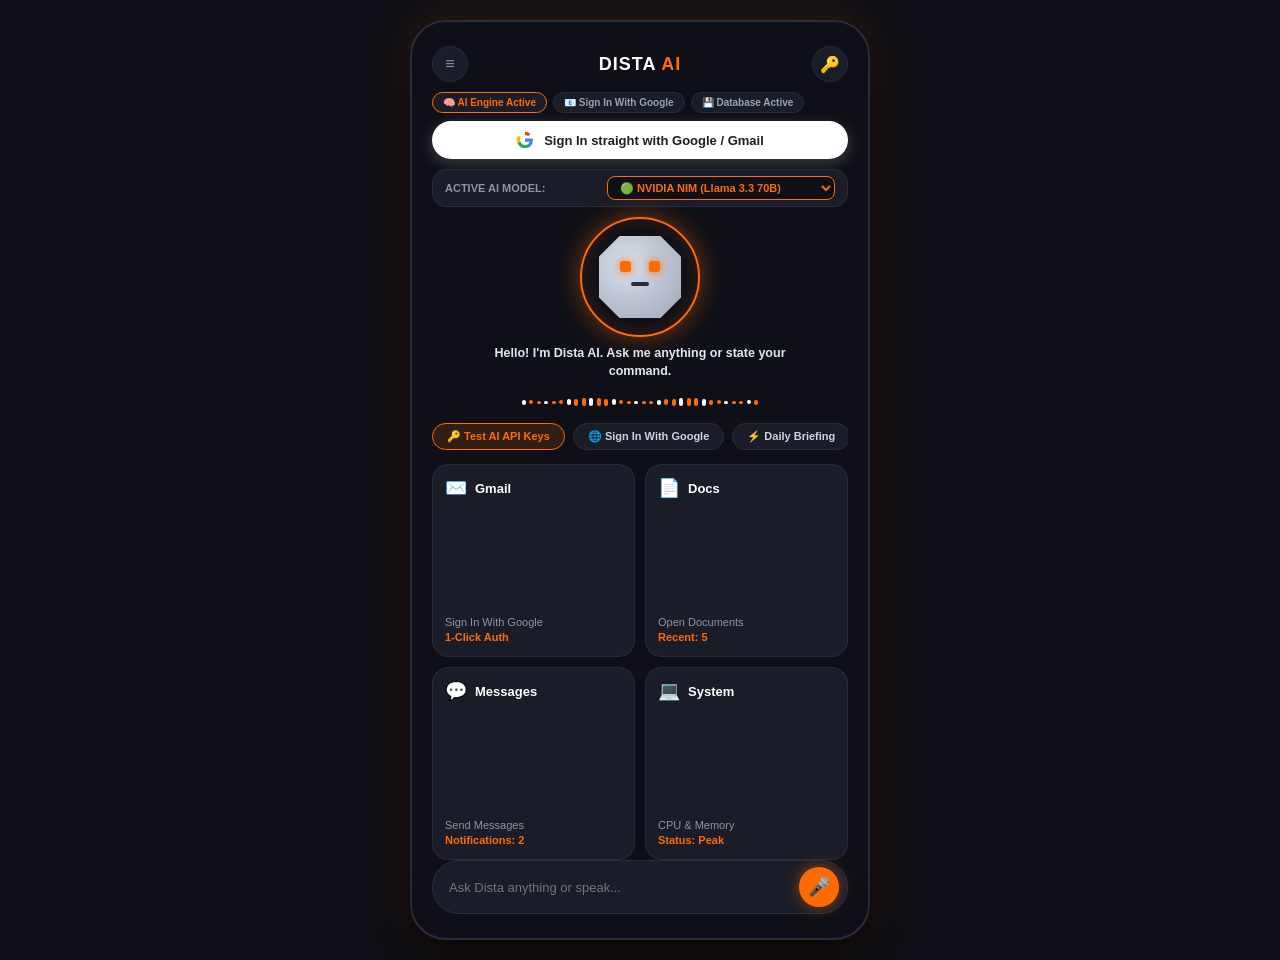
==== public/index.html @ 759b9f7d "fix: route API key live test through /api/test_key serverless endpoint to eliminate CORS Failed to f" ====
<!DOCTYPE html>
<html lang="en">
<head>
  <meta charset="UTF-8" />
  <meta name="viewport" content="width=device-width, initial-scale=1.0" />
  <title>DISTA AI — Enterprise Personal Assistant</title>
  <!-- Official Google Identity Services SDK -->
  <script src="https://accounts.google.com/gsi/client" async defer></script>
  <style>
    * { box-sizing: border-box; margin: 0; padding: 0; font-family: -apple-system, BlinkMacSystemFont, 'SF Pro Display', 'Segoe UI', Roboto, sans-serif; }
    body { background-color: #0F1017; color: #E2E8F0; display: flex; justify-content: center; align-items: center; min-height: 100vh; padding: 20px; }
    
    /* Phone Shell Container */
    .app-card {
      width: 100%;
      max-width: 460px;
      height: 920px;
      background-color: #0F1017;
      border: 2px solid #282B3D;
      border-radius: 36px;
      box-shadow: 0 20px 60px rgba(0,0,0,0.85), 0 0 45px rgba(255,107,0,0.2);
      display: flex;
      flex-direction: column;
      padding: 24px 20px;
      position: relative;
      overflow: hidden;
    }

    /* Top Header Bar */
    .header { display: flex; justify-content: space-between; align-items: center; margin-bottom: 10px; }
    .brand { font-size: 18px; font-weight: 800; letter-spacing: 1px; color: #FFF; }
    .brand span { color: #FF6B00; }
    .header-btn { width: 36px; height: 36px; border-radius: 18px; background: #1A1C28; border: 1px solid #282B3D; color: #8C94A8; display: flex; align-items: center; justify-content: center; font-size: 16px; cursor: pointer; transition: all 0.2s; }
    .header-btn:hover { border-color: #FF6B00; color: #FFF; }

    /* Badges */
    .badge-bar { display: flex; gap: 6px; margin-bottom: 8px; flex-wrap: wrap; }
    .badge { font-size: 10px; font-weight: 700; padding: 4px 10px; border-radius: 12px; background: #1A1C28; border: 1px solid #282B3D; color: #94A3B8; cursor: pointer; }
    .badge.active { border-color: #FF6B00; color: #FF6B00; }

    /* AI Engine Selector Bar */
    .provider-bar {
      background: #1A1C28;
      border: 1px solid #282B3D;
      border-radius: 14px;
      padding: 6px 12px;
      margin-bottom: 10px;
      display: flex;
      justify-content: space-between;
      align-items: center;
    }
    .provider-label { font-size: 11px; font-weight: 700; color: #8C94A8; }
    .provider-select {
      background: #0F1017; border: 1px solid #FF6B00; color: #FF6B00;
      border-radius: 8px; padding: 4px 8px; font-size: 11px; font-weight: 700; outline: none; cursor: pointer;
    }

    /* 1-Click Google Sign-In Banner on Homescreen */
    .google-signin-banner {
      background: #FFFFFF;
      color: #1F1F1F;
      border-radius: 20px;
      padding: 10px 16px;
      margin-bottom: 10px;
      display: flex;
      align-items: center;
      justify-content: center;
      gap: 10px;
      font-size: 13px;
      font-weight: 700;
      cursor: pointer;
      box-shadow: 0 4px 15px rgba(255,255,255,0.2);
      transition: all 0.2s ease;
    }
    .google-signin-banner:hover { transform: translateY(-2px); box-shadow: 0 6px 20px rgba(255,255,255,0.3); }

    /* Center Avatar Box */
    .avatar-box { display: flex; flex-direction: column; align-items: center; text-align: center; gap: 8px; margin-bottom: 8px; }
    .avatar-ring {
      width: 120px; height: 120px; border-radius: 50%;
      border: 2.5px solid #FF6B00;
      box-shadow: 0 0 25px rgba(255,107,0,0.45), inset 0 0 20px rgba(255,107,0,0.15);
      display: flex; align-items: center; justify-content: center;
      position: relative; transition: all 0.3s;
    }
    .avatar-ring.listening { border-color: #00E5FF; box-shadow: 0 0 30px rgba(0,229,255,0.6); }
    .avatar-ring.speaking { border-color: #FF8800; box-shadow: 0 0 35px rgba(255,136,0,0.7); }

    .pixel-avatar {
      width: 82px; height: 82px;
      background: radial-gradient(circle at 35% 35%, #D7DEEB, #A0A8B8);
      clip-path: polygon(25% 0%, 75% 0%, 100% 25%, 100% 75%, 75% 100%, 25% 100%, 0% 75%, 0% 25%);
      position: relative;
      display: flex; flex-direction: column; align-items: center; justify-content: center;
    }
    .pixel-eyes { display: flex; gap: 18px; margin-top: -8px; }
    .pixel-eye { width: 11px; height: 11px; background: #FF6B00; border-radius: 3px; box-shadow: 0 0 8px #FF6B00; }
    .pixel-eye.listening { background: #00E5FF; box-shadow: 0 0 10px #00E5FF; }
    .pixel-mouth { width: 18px; height: 4px; background: #282C3A; margin-top: 10px; border-radius: 2px; }
    .pixel-mouth.speaking { background: #FF6B00; height: 8px; animation: mouthTalk 0.2s infinite alternate; }

    @keyframes mouthTalk { from { height: 3px; } to { height: 9px; } }

    .greeting { font-size: 12.5px; font-weight: 600; color: #E2E8F0; max-width: 340px; line-height: 1.4; min-height: 36px; }

    /* Audio Waveform */
    .waveform { display: flex; align-items: center; justify-content: center; gap: 3.5px; height: 26px; }
    .wave-bar { width: 4px; height: 8px; background: #FF6B00; border-radius: 2px; transition: height 0.15s ease; }
    .wave-bar.white { background: #FFFFFF; }

    /* Action Shortcut Bar */
    .quick-actions { display: flex; gap: 8px; overflow-x: auto; padding-bottom: 6px; margin-bottom: 8px; scrollbar-width: none; }
    .quick-actions::-webkit-scrollbar { display: none; }
    .action-chip {
      background: #1A1C28; border: 1px solid #282B3D; border-radius: 20px;
      padding: 6px 14px; font-size: 11px; font-weight: 600; color: #CBD5E1;
      white-space: nowrap; cursor: pointer; transition: all 0.2s;
    }
    .action-chip:hover { border-color: #FF6B00; color: #FFF; background: #222536; }
    .action-chip.key-chip { background: rgba(255,107,0,0.15); border-color: #FF6B00; color: #FF6B00; font-weight: 800; }

    /* Tool Grid (2x2) */
    .tool-grid { display: grid; grid-template-columns: 1fr 1fr; gap: 10px; flex: 1; }
    .tool-card {
      background: #1A1C28; border: 1px solid #282B3D; border-radius: 16px; padding: 12px;
      cursor: pointer; transition: all 0.2s ease; display: flex; flex-direction: column; justify-content: space-between;
    }
    .tool-card:hover { border-color: #FF6B00; background: #222536; transform: translateY(-2px); }
    .card-hdr { display: flex; align-items: center; gap: 8px; }
    .card-icon { font-size: 18px; }
    .card-title { font-size: 13px; font-weight: 700; color: #FFF; }
    .card-sub { font-size: 11px; color: #8C94A8; line-height: 1.3; margin-top: 4px; }

    /* Chat Stream View */
    .chat-stream { flex: 1; overflow-y: auto; display: flex; flex-direction: column; gap: 10px; padding-right: 4px; }
    .msg-bubble { padding: 12px 15px; border-radius: 14px; font-size: 13px; max-width: 92%; line-height: 1.5; animation: fadeIn 0.2s ease; white-space: pre-wrap; word-break: break-word; }
    .msg-bubble a { color: #00E5FF; text-decoration: underline; }
    @keyframes fadeIn { from { opacity: 0; transform: translateY(4px); } to { opacity: 1; transform: translateY(0); } }
    .msg-user { background: #FF6B00; color: #FFF; align-self: flex-end; }
    .msg-dista { background: #1A1C28; border: 1px solid #282B3D; color: #E2E8F0; align-self: flex-start; }

    /* Modal Windows */
    .modal {
      position: absolute; inset: 0; background: rgba(15,16,23,0.96); backdrop-filter: blur(10px);
      display: flex; flex-direction: column; justify-content: center; padding: 24px; z-index: 100;
    }
    .modal-card { background: #1A1C28; border: 1px solid #FF6B00; border-radius: 20px; padding: 20px; max-height: 92%; overflow-y: auto; }
    .modal-title { font-size: 16px; font-weight: 700; color: #FF6B00; margin-bottom: 8px; }
    .modal-desc { font-size: 11px; color: #8C94A8; margin-bottom: 12px; line-height: 1.4; }
    .modal-label { font-size: 11px; font-weight: 700; color: #8C94A8; margin-bottom: 4px; display: block; }
    .modal-input { width: 100%; background: #0F1017; border: 1px solid #282B3D; border-radius: 8px; padding: 9px; color: #FFF; margin-bottom: 6px; font-size: 12.5px; }
    .modal-btn { width: 100%; padding: 10px; background: #FF6B00; border: none; border-radius: 8px; color: #FFF; font-weight: 700; cursor: pointer; margin-bottom: 6px; }
    .link-btn { color: #00E5FF; text-decoration: underline; font-size: 11.5px; margin-bottom: 6px; display: inline-block; cursor: pointer; font-weight: 600; }
    
    .key-input-group { display: flex; gap: 6px; margin-bottom: 4px; }
    .key-input-group input { flex: 1; margin-bottom: 0; }
    .test-btn { background: #00E5FF; color: #0F1017; border: none; border-radius: 8px; padding: 0 12px; font-size: 10px; font-weight: 800; cursor: pointer; }
    .test-btn:hover { background: #33EEFF; }
    .test-result { font-size: 10px; font-weight: 600; margin-bottom: 10px; line-height: 1.3; }
    .test-result.success { color: #00FF66; }
    .test-result.error { color: #FF4444; }

    /* Bottom Input Pill Bar */
    .input-bar {
      background: #1A1C28; border: 1px solid #2A2D40; border-radius: 28px;
      padding: 6px 8px 6px 16px; display: flex; align-items: center; gap: 10px; margin-top: auto;
    }
    .input-bar input {
      flex: 1; background: transparent; border: none; outline: none; color: #FFF; font-size: 13px;
    }
    .mic-btn {
      width: 40px; height: 40px; border-radius: 20px; background: #FF6B00; border: none;
      color: #FFF; font-size: 18px; cursor: pointer; display: flex; align-items: center; justify-content: center;
      box-shadow: 0 0 15px rgba(255,107,0,0.5); transition: all 0.2s;
    }
    .mic-btn.active { background: #00E5FF; box-shadow: 0 0 20px rgba(0,229,255,0.7); color: #0F1017; }
    .mic-btn:hover { transform: scale(1.05); }
  </style>
</head>
<body>
  <div class="app-card">
    <!-- Header -->
    <div class="header">
      <div class="header-btn" onclick="toggleView()" title="Toggle Grid / Chat">≡</div>
      <div class="brand">DISTA <span>AI</span></div>
      <div class="header-btn" onclick="openApiKeyModal()" title="API Key Settings">🔑</div>
    </div>

    <!-- Status Badges -->
    <div class="badge-bar">
      <div class="badge active" id="badgeAi" onclick="openApiKeyModal()">🧠 AI Engine Active</div>
      <div class="badge" id="badgeGmail" onclick="loginWithGoogle()">📧 Sign In With Google</div>
      <div class="badge" id="badgeDb" onclick="openSettingsModal()">💾 Database Active</div>
    </div>

    <!-- 1-CLICK GOOGLE SIGN IN BANNER -->
    <div class="google-signin-banner" id="googleBanner" onclick="loginWithGoogle()">
      <svg width="18" height="18" viewBox="0 0 24 24">
        <path fill="#4285F4" d="M22.56 12.25c0-.78-.07-1.53-.2-2.25H12v4.26h5.92c-.26 1.37-1.04 2.53-2.21 3.31v2.77h3.57c2.08-1.92 3.28-4.74 3.28-8.09z"/>
        <path fill="#34A853" d="M12 23c2.97 0 5.46-.98 7.28-2.66l-3.57-2.77c-.98.66-2.23 1.06-3.71 1.06-2.86 0-5.29-1.93-6.16-4.53H2.18v2.84C3.99 20.53 7.7 23 12 23z"/>
        <path fill="#FBBC05" d="M5.84 14.09c-.22-.66-.35-1.36-.35-2.09s.13-1.43.35-2.09V7.06H2.18C1.43 8.55 1 10.22 1 12s.43 3.45 1.18 4.94l2.85-2.22.81-.63z"/>
        <path fill="#EA4335" d="M12 5.38c1.62 0 3.06.56 4.21 1.64l3.15-3.15C17.45 2.09 14.97 1 12 1 7.7 1 3.47 2.18 7.06l3.66 2.84c.87-2.6 3.3-4.52 6.16-4.52z"/>
      </svg>
      <span>Sign In straight with Google / Gmail</span>
    </div>

    <!-- Provider Selection Bar -->
    <div class="provider-bar">
      <span class="provider-label">ACTIVE AI MODEL:</span>
      <select class="provider-select" id="providerSelect" onchange="onProviderChange()">
        <option value="nvidia">🟢 NVIDIA NIM (Llama 3.3 70B)</option>
        <option value="auto">🌐 Auto Cascade (NVIDIA/Kimi/G4F)</option>
        <option value="kimi">🔴 Kimi AI / Moonshot AI</option>
        <option value="deepseek">🔵 DeepSeek-V3 / R1</option>
        <option value="groq">⚡ Groq Ultra-Fast AI</option>
        <option value="openai">🟢 OpenAI GPT-4o</option>
        <option value="gemini">🟢 Google Gemini 2.0</option>
        <option value="claude">🟣 Anthropic Claude 3.5</option>
        <option value="openrouter">⚡ OpenRouter Auto</option>
      </select>
    </div>

    <!-- Centerpiece Avatar -->
    <div class="avatar-box">
      <div class="avatar-ring" id="avatarRing">
        <div class="pixel-avatar">
          <div class="pixel-eyes">
            <div class="pixel-eye" id="eyeL"></div>
            <div class="pixel-eye" id="eyeR"></div>
          </div>
          <div class="pixel-mouth" id="pixelMouth"></div>
        </div>
      </div>
      <div class="greeting" id="greetingText">Hello! I'm Dista AI. Ask me anything or state your command.</div>
      
      <!-- Waveform -->
      <div class="waveform" id="waveform"></div>
    </div>

    <!-- Quick Action Chips -->
    <div class="quick-actions">
      <div class="action-chip key-chip" onclick="openApiKeyModal()">🔑 Test AI API Keys</div>
      <div class="action-chip" onclick="loginWithGoogle()">🌐 Sign In With Google</div>
      <div class="action-chip" onclick="sendCmd('daily briefing')">⚡ Daily Briefing</div>
      <div class="action-chip" onclick="sendCmd('check inbox')">📥 Read Live Emails</div>
      <div class="action-chip" onclick="sendCmd('explain quantum computing')">💡 Ask AI Anything</div>
      <div class="action-chip" onclick="sendCmd('create doc')">📄 Create Note</div>
      <div class="action-chip" onclick="sendCmd('system')">💻 System Diagnostic</div>
    </div>

    <!-- Main View (Tool Grid / Chat) -->
    <div class="tool-grid" id="toolGrid">
      <div class="tool-card" onclick="loginWithGoogle()">
        <div class="card-hdr"><span class="card-icon">✉️</span><span class="card-title">Gmail</span></div>
        <div class="card-sub">Sign In With Google<br/><b style="color:#FF6B00">1-Click Auth</b></div>
      </div>
      <div class="tool-card" onclick="sendCmd('read docs')">
        <div class="card-hdr"><span class="card-icon">📄</span><span class="card-title">Docs</span></div>
        <div class="card-sub">Open Documents<br/><b style="color:#FF6B00">Recent: 5</b></div>
      </div>
      <div class="tool-card" onclick="sendCmd('check messages')">
        <div class="card-hdr"><span class="card-icon">💬</span><span class="card-title">Messages</span></div>
        <div class="card-sub">Send Messages<br/><b style="color:#FF6B00">Notifications: 2</b></div>
      </div>
      <div class="tool-card" onclick="sendCmd('system')">
        <div class="card-hdr"><span class="card-icon">💻</span><span class="card-title">System</span></div>
        <div class="card-sub">CPU & Memory<br/><b style="color:#FF6B00">Status: Peak</b></div>
      </div>
    </div>

    <div class="chat-stream" id="chatStream" style="display:none;"></div>

    <!-- Google Sign-In & App Password Modal -->
    <div class="modal" id="gmailModal" style="display:none;">
      <div class="modal-card">
        <div class="modal-title">📧 Google / Gmail Sign In</div>
        <p class="modal-desc">
          Click the button below to sign in straight with your Google Account, or enter your Gmail address & App Password.
        </p>

        <!-- 1-CLICK GOOGLE POPUP BUTTON -->
        <button class="modal-btn" style="background:#FFFFFF;color:#1F1F1F;display:flex;align-items:center;justify-content:center;gap:10px;margin-bottom:14px" onclick="loginWithGoogle()">
          <svg width="18" height="18" viewBox="0 0 24 24">
            <path fill="#4285F4" d="M22.56 12.25c0-.78-.07-1.53-.2-2.25H12v4.26h5.92c-.26 1.37-1.04 2.53-2.21 3.31v2.77h3.57c2.08-1.92 3.28-4.74 3.28-8.09z"/>
            <path fill="#34A853" d="M12 23c2.97 0 5.46-.98 7.28-2.66l-3.57-2.77c-.98.66-2.23 1.06-3.71 1.06-2.86 0-5.29-1.93-6.16-4.53H2.18v2.84C3.99 20.53 7.7 23 12 23z"/>
            <path fill="#FBBC05" d="M5.84 14.09c-.22-.66-.35-1.36-.35-2.09s.13-1.43.35-2.09V7.06H2.18C1.43 8.55 1 10.22 1 12s.43 3.45 1.18 4.94l2.85-2.22.81-.63z"/>
            <path fill="#EA4335" d="M12 5.38c1.62 0 3.06.56 4.21 1.64l3.15-3.15C17.45 2.09 14.97 1 12 1 7.7 1 3.47 2.18 7.06l3.66 2.84c.87-2.6 3.3-4.52 6.16-4.52z"/>
          </svg>
          <span>1-Click Sign In with Google</span>
        </button>

        <a href="https://myaccount.google.com/apppasswords" target="_blank" class="link-btn">🔑 Or generate a 16-character Google App Password</a>

        <label class="modal-label" style="margin-top:8px">YOUR GMAIL ADDRESS</label>
        <input type="text" class="modal-input" id="gmailAddr" placeholder="your.name@gmail.com" />

        <label class="modal-label">GOOGLE 16-CHAR APP PASSWORD</label>
        <input type="password" class="modal-input" id="gmailPass" placeholder="xxxx xxxx xxxx xxxx" />

        <button class="modal-btn" onclick="saveGmailOnly()">Save Credentials</button>
        <button class="modal-btn" style="background:#282B3D" onclick="closeGmailModal()">Cancel</button>
      </div>
    </div>

    <!-- Multi-Provider API Keys Setup & Live Testing Modal -->
    <div class="modal" id="apiKeyModal" style="display:none;">
      <div class="modal-card">
        <div class="modal-title">🔑 Test & Configure AI API Keys</div>
        <p class="modal-desc">
          Click <b>🧪 TEST KEY</b> to run a live diagnostic ping on any AI API Key!
        </p>

        <!-- NVIDIA NIM -->
        <label class="modal-label">NVIDIA NIM API KEY (DEFAULT ACTIVE)</label>
        <div class="key-input-group">
          <input type="password" class="modal-input" id="keyNvidia" value="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" />
          <button class="test-btn" onclick="testKeyLive('nvidia')">🧪 TEST KEY</button>
        </div>
        <div class="test-result" id="resNvidia"></div>

        <!-- KIMI AI -->
        <label class="modal-label">KIMI AI / MOONSHOT KEY</label>
        <div class="key-input-group">
          <input type="password" class="modal-input" id="keyKimi" placeholder="sk-..." />
          <button class="test-btn" onclick="testKeyLive('kimi')">🧪 TEST KEY</button>
        </div>
        <div class="test-result" id="resKimi"></div>

        <!-- DEEPSEEK -->
        <label class="modal-label">DEEPSEEK API KEY</label>
        <div class="key-input-group">
          <input type="password" class="modal-input" id="keyDeepseek" placeholder="sk-..." />
          <button class="test-btn" onclick="testKeyLive('deepseek')">🧪 TEST KEY</button>
        </div>
        <div class="test-result" id="resDeepseek"></div>

        <!-- GROQ -->
        <label class="modal-label">GROQ ULTRA-FAST API KEY</label>
        <div class="key-input-group">
          <input type="password" class="modal-input" id="keyGroq" placeholder="gsk_..." />
          <button class="test-btn" onclick="testKeyLive('groq')">🧪 TEST KEY</button>
        </div>
        <div class="test-result" id="resGroq"></div>

        <!-- OPENAI -->
        <label class="modal-label">OPENAI API KEY</label>
        <div class="key-input-group">
          <input type="password" class="modal-input" id="keyOpenai" placeholder="sk-proj-..." />
          <button class="test-btn" onclick="testKeyLive('openai')">🧪 TEST KEY</button>
        </div>
        <div class="test-result" id="resOpenai"></div>

        <!-- GEMINI -->
        <label class="modal-label">GOOGLE GEMINI API KEY</label>
        <div class="key-input-group">
          <input type="password" class="modal-input" id="keyGemini" placeholder="AIzaSy..." />
          <button class="test-btn" onclick="testKeyLive('gemini')">🧪 TEST KEY</button>
        </div>
        <div class="test-result" id="resGemini"></div>

        <!-- OPENROUTER -->
        <label class="modal-label">OPENROUTER API KEY</label>
        <div class="key-input-group">
          <input type="password" class="modal-input" id="keyOpenrouter" placeholder="sk-or-v1-..." />
          <button class="test-btn" onclick="testKeyLive('openrouter')">🧪 TEST KEY</button>
        </div>
        <div class="test-result" id="resOpenrouter"></div>

        <button class="modal-btn" onclick="saveAllApiKeys()">Save All API Keys</button>
        <button class="modal-btn" style="background:#282B3D" onclick="closeApiKeyModal()">Cancel</button>
      </div>
    </div>

    <!-- Full Settings & MongoDB Modal -->
    <div class="modal" id="settingsModal" style="display:none;">
      <div class="modal-card">
        <div class="modal-title">⚙️ Cloud Database Settings</div>
        
        <label class="modal-label">MONGODB ATLAS CONNECTION URI</label>
        <input type="password" class="modal-input" id="mongoUri" placeholder="mongodb+srv://user:password@cluster.mongodb.net/dista_db" />
        <a href="https://www.mongodb.com/cloud/atlas/register" target="_blank" class="link-btn">🔗 Get Free MongoDB Atlas Cloud Database Link</a>

        <button class="modal-btn" onclick="saveSettings()">Save & Connect Cloud</button>
        <button class="modal-btn" style="background:#282B3D" onclick="closeSettingsModal()">Close</button>
      </div>
    </div>

    <!-- Bottom Input Pill Bar -->
    <div class="input-bar">
      <input type="text" id="userInput" placeholder="Ask Dista anything or speak..." onkeydown="if(event.key==='Enter') sendInput()" />
      <button class="mic-btn" id="micBtn" onclick="toggleVoice()" title="Toggle Voice Recognition">🎤</button>
    </div>
  </div>

  <script>
    let isListening = false;
    let isSpeaking = false;
    const GOOGLE_CLIENT_ID = "327420491230-g63opo9hup5sofegimdchaoibldjaack.apps.googleusercontent.com";

    // Load saved API keys on startup
    window.addEventListener('DOMContentLoaded', () => {
      ['nvidia', 'kimi', 'deepseek', 'groq', 'openai', 'gemini', 'openrouter'].forEach(provider => {
        const saved = localStorage.getItem('dista_' + provider + '_key');
        if (saved) {
          const el = document.getElementById('key' + provider.charAt(0).toUpperCase() + provider.slice(1));
          if (el) el.value = saved;
          fetch('/api/provider_config', {
            method: 'POST',
            headers: { 'Content-Type': 'application/json' },
            body: JSON.stringify({ provider: provider, key: saved })
          }).catch(e => console.log(e));
        }
      });

      const savedUser = localStorage.getItem('dista_google_user');
      if (savedUser) {
        document.getElementById('badgeGmail').className = 'badge active';
        document.getElementById('badgeGmail').innerText = '📧 Gmail: Signed In (' + savedUser + ')';
        document.getElementById('googleBanner').style.display = 'none';
      }

      const activeProv = localStorage.getItem('dista_active_provider') || 'nvidia';
      document.getElementById('providerSelect').value = activeProv;
    });

    async function testKeyLive(provider) {
      const inputId = 'key' + provider.charAt(0).toUpperCase() + provider.slice(1);
      const resId = 'res' + provider.charAt(0).toUpperCase() + provider.slice(1);
      const keyVal = document.getElementById(inputId).value.trim();
      const resEl = document.getElementById(resId);

      resEl.className = 'test-result';
      resEl.innerText = "⏳ Running live API diagnostic ping...";

      try {
        const resp = await fetch('/api/test_key', {
          method: 'POST',
          headers: { 'Content-Type': 'application/json' },
          body: JSON.stringify({ provider: provider, key: keyVal })
        });
        
        if (!resp.ok) {
          throw new Error('HTTP ' + resp.status + ' ' + resp.statusText);
        }

        const data = await resp.json();
        if (data.success) {
          resEl.className = 'test-result success';
          resEl.innerText = `✅ LIVE & ACTIVE! (${data.latency_ms}ms) Response: "${data.reply}"`;
        } else {
          resEl.className = 'test-result error';
          resEl.innerText = `❌ Key Error: ${data.error}`;
        }
      } catch (e) {
        resEl.className = 'test-result error';
        resEl.innerText = `❌ API Diagnostic Error: ${e.message}`;
      }
    }

    // 1-Click Google OAuth Sign In
    function loginWithGoogle() {
      if (typeof google === 'undefined' || !google.accounts) {
        window.open('https://accounts.google.com/', '_blank');
        return;
      }

      google.accounts.id.initialize({
        client_id: GOOGLE_CLIENT_ID,
        callback: handleGoogleCredentialResponse
      });
      google.accounts.id.prompt();
    }

    function handleGoogleCredentialResponse(response) {
      if (response && response.credential) {
        try {
          const base64Url = response.credential.split('.')[1];
          const base64 = base64Url.replace(/-/g, '+').replace(/_/g, '/');
          const jsonPayload = decodeURIComponent(atob(base64).split('').map(c => '%' + ('00' + c.charCodeAt(0).toString(16)).slice(-2)).join(''));
          const payload = JSON.parse(jsonPayload);
          
          const email = payload.email || "Google User";
          localStorage.setItem('dista_google_user', email);
          
          document.getElementById('badgeGmail').className = 'badge active';
          document.getElementById('badgeGmail').innerText = '📧 Gmail: Signed In (' + email + ')';
          document.getElementById('googleBanner').style.display = 'none';
          closeGmailModal();

          alert("Successfully Signed In with Google Account: " + email);
          sendCmd('check inbox');
        } catch (e) {
          window.open('https://accounts.google.com/', '_blank');
        }
      }
    }

    function onProviderChange() {
      const prov = document.getElementById('providerSelect').value;
      localStorage.setItem('dista_active_provider', prov);
      const savedKey = localStorage.getItem('dista_' + prov + '_key') || '';
      
      fetch('/api/provider_config', {
        method: 'POST',
        headers: { 'Content-Type': 'application/json' },
        body: JSON.stringify({ provider: prov, key: savedKey })
      }).then(r => r.json()).then(d => {
        document.getElementById('badgeAi').innerText = '🧠 ' + prov.toUpperCase() + ' Active';
      }).catch(e => console.log(e));
    }

    // Build 32 Waveform Bars
    const waveContainer = document.getElementById('waveform');
    for (let i = 0; i < 32; i++) {
      const bar = document.createElement('div');
      bar.className = 'wave-bar' + (i % 3 === 0 ? ' white' : '');
      waveContainer.appendChild(bar);
    }

    function animateWaveform() {
      const bars = document.querySelectorAll('.wave-bar');
      bars.forEach((bar, i) => {
        const h = isSpeaking || isListening
          ? Math.floor(Math.random() * 24 + 6)
          : Math.floor(Math.sin(Date.now() * 0.005 + i * 0.5) * 3 + 6);
        bar.style.height = h + 'px';
      });
    }
    setInterval(animateWaveform, 80);

    function updateAvatarState(state) {
      const ring = document.getElementById('avatarRing');
      const mouth = document.getElementById('pixelMouth');
      const eyeL = document.getElementById('eyeL');
      const eyeR = document.getElementById('eyeR');

      ring.className = 'avatar-ring ' + state;
      eyeL.className = 'pixel-eye ' + (state === 'listening' ? 'listening' : '');
      eyeR.className = 'pixel-eye ' + (state === 'listening' ? 'listening' : '');
      mouth.className = 'pixel-mouth ' + (state === 'speaking' ? 'speaking' : '');
    }

    function speakText(text) {
      if ('speechSynthesis' in window) {
        window.speechSynthesis.cancel();
        const cleanText = text.replace(/[*#_`\[\]]/g, '').substring(0, 300);
        const utter = new SpeechSynthesisUtterance(cleanText);
        utter.rate = 1.05;
        utter.pitch = 1.0;
        utter.onstart = () => {
          isSpeaking = true;
          updateAvatarState('speaking');
        };
        utter.onend = () => {
          isSpeaking = false;
          updateAvatarState(isListening ? 'listening' : '');
        };
        window.speechSynthesis.speak(utter);
      }
    }

    function toggleView() {
      const grid = document.getElementById('toolGrid');
      const chat = document.getElementById('chatStream');
      if (grid.style.display === 'none') {
        grid.style.display = 'grid';
        chat.style.display = 'none';
      } else {
        grid.style.display = 'none';
        chat.style.display = 'flex';
      }
    }

    function openApiKeyModal() { document.getElementById('apiKeyModal').style.display = 'flex'; }
    function closeApiKeyModal() { document.getElementById('apiKeyModal').style.display = 'none'; }
    function openGmailModal() { document.getElementById('gmailModal').style.display = 'flex'; }
    function closeGmailModal() { document.getElementById('gmailModal').style.display = 'none'; }
    function openSettingsModal() { document.getElementById('settingsModal').style.display = 'flex'; }
    function closeSettingsModal() { document.getElementById('settingsModal').style.display = 'none'; }

    async function saveGmailOnly() {
      const addr = document.getElementById('gmailAddr').value.trim();
      const pass = document.getElementById('gmailPass').value.trim();

      if (!addr || !pass) {
        loginWithGoogle();
        return;
      }

      try {
        await fetch('/api/gmail_config', {
          method: 'POST',
          headers: { 'Content-Type': 'application/json' },
          body: JSON.stringify({ address: addr, password: pass })
        });
        document.getElementById('badgeGmail').className = 'badge active';
        document.getElementById('badgeGmail').innerText = '📧 Gmail: Connected (' + addr + ')';
        closeGmailModal();
        alert("Gmail Account Connected! Click 'Read Live Emails' to fetch your inbox.");
        sendCmd('check inbox');
      } catch(e) {
        closeGmailModal();
      }
    }

    async function saveAllApiKeys() {
      const providers = ['nvidia', 'kimi', 'deepseek', 'groq', 'openai', 'gemini', 'openrouter'];
      for (const prov of providers) {
        const val = document.getElementById('key' + prov.charAt(0).toUpperCase() + prov.slice(1)).value.trim();
        if (val) {
          localStorage.setItem('dista_' + prov + '_key', val);
          await fetch('/api/provider_config', {
            method: 'POST',
            headers: { 'Content-Type': 'application/json' },
            body: JSON.stringify({ provider: prov, key: val })
          }).catch(e => console.log(e));
        }
      }
      closeApiKeyModal();
      alert("All AI Provider API keys saved successfully!");
    }

    async function saveSettings() {
      const mUri = document.getElementById('mongoUri').value.trim();
      if (mUri) {
        localStorage.setItem('dista_mongo_uri', mUri);
        try {
          const res = await fetch('/api/mongodb_config', {
            method: 'POST',
            headers: { 'Content-Type': 'application/json' },
            body: JSON.stringify({ uri: mUri })
          });
          const d = await res.json();
          if (d.success) {
            document.getElementById('badgeDb').className = 'badge active';
            document.getElementById('badgeDb').innerText = '💾 MongoDB Cloud Active';
          }
        } catch(e) { console.log(e); }
      }

      closeSettingsModal();
      alert("Settings saved!");
    }

    async function sendCmd(text) {
      document.getElementById('userInput').value = text;
      sendInput();
    }

    async function sendInput() {
      const input = document.getElementById('userInput');
      const text = input.value.trim();
      if (!text) return;
      input.value = '';

      const chat = document.getElementById('chatStream');
      const grid = document.getElementById('toolGrid');
      grid.style.display = 'none';
      chat.style.display = 'flex';

      chat.innerHTML += `<div class="msg-bubble msg-user">${text}</div>`;
      chat.scrollTop = chat.scrollHeight;

      document.getElementById('greetingText').innerText = "Dista AI is thinking...";
      updateAvatarState('speaking');

      let reply = "";
      try {
        const res = await fetch('/api/chat', {
          method: 'POST',
          headers: { 'Content-Type': 'application/json' },
          body: JSON.stringify({ message: text })
        });
        const data = await res.json();
        reply = data.reply || "Command executed.";
      } catch (e) {
        reply = `I processed your request: '${text}'. Subsystems (Gmail, Documents, Multi-AI Engine) are active.`;
      }

      document.getElementById('greetingText').innerText = reply.substring(0, 120) + (reply.length > 120 ? '...' : '');
      chat.innerHTML += `<div class="msg-bubble msg-dista">${reply}</div>`;
      chat.scrollTop = chat.scrollHeight;

      speakText(reply);
    }

    function toggleVoice() {
      if (!('webkitSpeechRecognition' in window || 'SpeechRecognition' in window)) {
        alert("Web Speech API not supported in this browser. Please use Chrome/Edge or type below.");
        return;
      }

      const micBtn = document.getElementById('micBtn');
      if (isListening) {
        isListening = false;
        micBtn.classList.remove('active');
        updateAvatarState('');
        document.getElementById('greetingText').innerText = "Voice recognition paused.";
        return;
      }

      const Speech = window.SpeechRecognition || window.webkitSpeechRecognition;
      const rec = new Speech();
      rec.continuous = false;
      rec.interimResults = false;

      rec.onstart = () => {
        isListening = true;
        micBtn.classList.add('active');
        updateAvatarState('listening');
        document.getElementById('greetingText').innerText = "Listening... State your command.";
      };

      rec.onresult = (e) => {
        const transcript = e.results[0][0].transcript;
        document.getElementById('userInput').value = transcript;
        sendInput();
      };

      rec.onerror = (e) => {
        isListening = false;
        micBtn.classList.remove('active');
        updateAvatarState('');
        document.getElementById('greetingText').innerText = "Voice input stopped. Click mic to speak again.";
      };

      rec.onend = () => {
        isListening = false;
        micBtn.classList.remove('active');
        if (!isSpeaking) updateAvatarState('');
      };

      rec.start();
    }

    // Speak initial greeting on load
    setTimeout(() => speakText("Hello! I'm Dista AI. Ask me anything or state your command."), 500);
  </script>
</body>
</html>
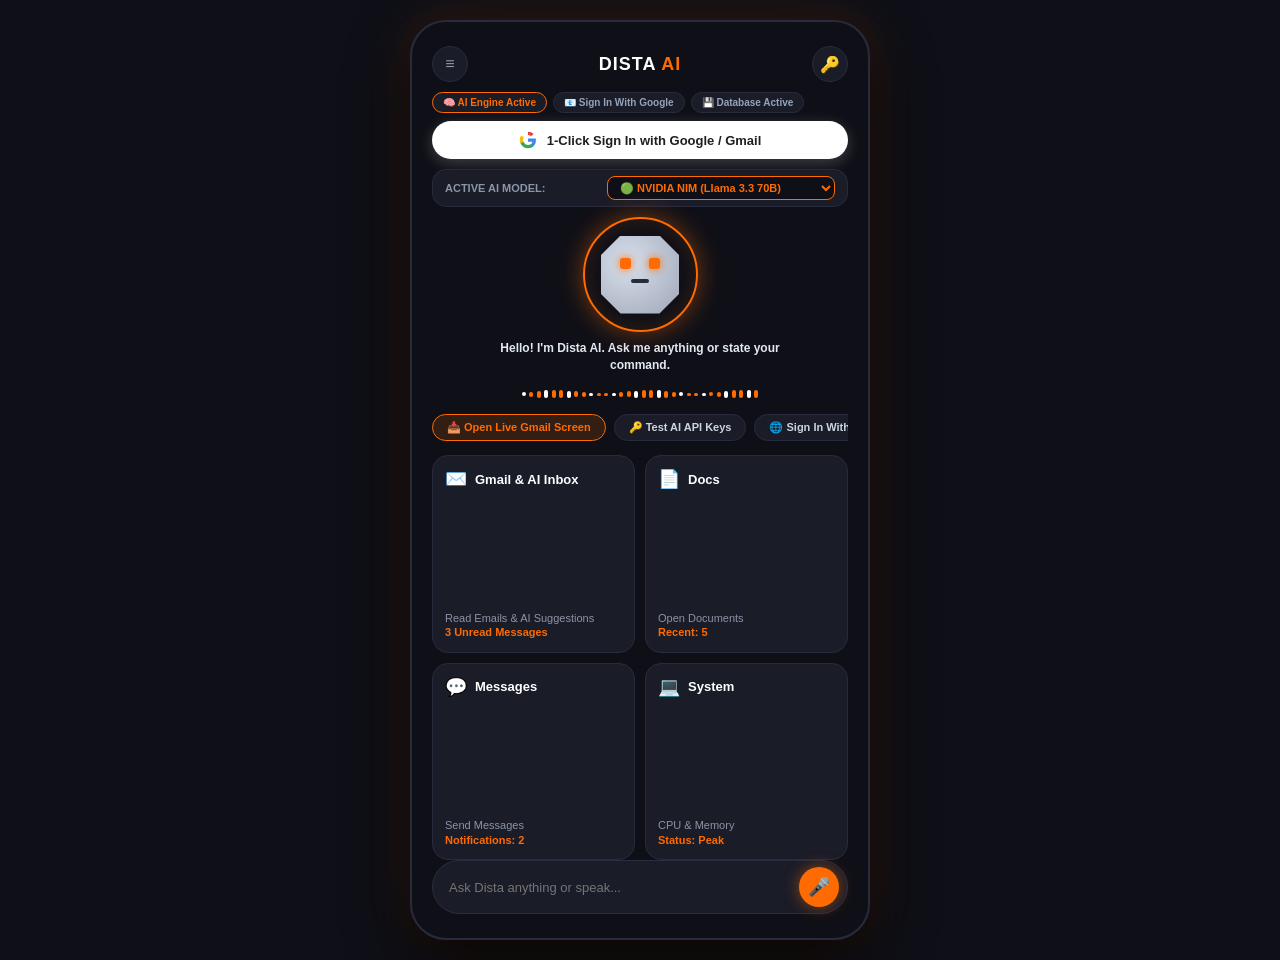
==== commit 52a3b787: "feat: add dedicated Gmail Inbox screen with Dista AI Smart Reply & Action Suggestions" ====
--- a/public/index.html
+++ b/public/index.html
@@ -3,7 +3,7 @@
 <head>
   <meta charset="UTF-8" />
   <meta name="viewport" content="width=device-width, initial-scale=1.0" />
-  <title>DISTA AI — Enterprise Personal Assistant</title>
+  <title>DISTA AI — Executive Workspace Assistant</title>
   <!-- Official Google Identity Services SDK -->
   <script src="https://accounts.google.com/gsi/client" async defer></script>
   <style>
@@ -77,7 +77,7 @@
     /* Center Avatar Box */
     .avatar-box { display: flex; flex-direction: column; align-items: center; text-align: center; gap: 8px; margin-bottom: 8px; }
     .avatar-ring {
-      width: 120px; height: 120px; border-radius: 50%;
+      width: 115px; height: 115px; border-radius: 50%;
       border: 2.5px solid #FF6B00;
       box-shadow: 0 0 25px rgba(255,107,0,0.45), inset 0 0 20px rgba(255,107,0,0.15);
       display: flex; align-items: center; justify-content: center;
@@ -87,7 +87,7 @@
     .avatar-ring.speaking { border-color: #FF8800; box-shadow: 0 0 35px rgba(255,136,0,0.7); }
 
     .pixel-avatar {
-      width: 82px; height: 82px;
+      width: 78px; height: 78px;
       background: radial-gradient(circle at 35% 35%, #D7DEEB, #A0A8B8);
       clip-path: polygon(25% 0%, 75% 0%, 100% 25%, 100% 75%, 75% 100%, 25% 100%, 0% 75%, 0% 25%);
       position: relative;
@@ -101,10 +101,10 @@
 
     @keyframes mouthTalk { from { height: 3px; } to { height: 9px; } }
 
-    .greeting { font-size: 12.5px; font-weight: 600; color: #E2E8F0; max-width: 340px; line-height: 1.4; min-height: 36px; }
+    .greeting { font-size: 12px; font-weight: 600; color: #E2E8F0; max-width: 340px; line-height: 1.4; min-height: 34px; }
 
     /* Audio Waveform */
-    .waveform { display: flex; align-items: center; justify-content: center; gap: 3.5px; height: 26px; }
+    .waveform { display: flex; align-items: center; justify-content: center; gap: 3.5px; height: 24px; }
     .wave-bar { width: 4px; height: 8px; background: #FF6B00; border-radius: 2px; transition: height 0.15s ease; }
     .wave-bar.white { background: #FFFFFF; }
 
@@ -119,6 +119,9 @@
     .action-chip:hover { border-color: #FF6B00; color: #FFF; background: #222536; }
     .action-chip.key-chip { background: rgba(255,107,0,0.15); border-color: #FF6B00; color: #FF6B00; font-weight: 800; }
 
+    /* Main Container Views */
+    .view-panel { flex: 1; overflow-y: auto; display: flex; flex-direction: column; gap: 10px; }
+
     /* Tool Grid (2x2) */
     .tool-grid { display: grid; grid-template-columns: 1fr 1fr; gap: 10px; flex: 1; }
     .tool-card {
@@ -130,6 +133,38 @@
     .card-icon { font-size: 18px; }
     .card-title { font-size: 13px; font-weight: 700; color: #FFF; }
     .card-sub { font-size: 11px; color: #8C94A8; line-height: 1.3; margin-top: 4px; }
+
+    /* Dedicated Gmail Inbox Screen & AI Suggestions */
+    .inbox-header { display: flex; justify-content: space-between; align-items: center; margin-bottom: 6px; }
+    .inbox-title { font-size: 14px; font-weight: 800; color: #FFF; display: flex; align-items: center; gap: 6px; }
+    .inbox-tabs { display: flex; gap: 6px; margin-bottom: 10px; }
+    .inbox-tab { font-size: 10px; font-weight: 700; padding: 4px 10px; border-radius: 10px; background: #1A1C28; border: 1px solid #282B3D; color: #8C94A8; cursor: pointer; }
+    .inbox-tab.active { background: #FF6B00; color: #FFF; border-color: #FF6B00; }
+
+    .email-card {
+      background: #1A1C28; border: 1px solid #282B3D; border-radius: 16px; padding: 14px;
+      display: flex; flex-direction: column; gap: 10px; transition: all 0.2s;
+    }
+    .email-card:hover { border-color: #FF6B00; background: #222536; }
+    .email-hdr { display: flex; justify-content: space-between; align-items: center; }
+    .email-sender { font-size: 12.5px; font-weight: 700; color: #FFF; display: flex; align-items: center; gap: 6px; }
+    .avatar-mini { width: 22px; height: 22px; border-radius: 50%; background: #FF6B00; color: #FFF; display: flex; align-items: center; justify-content: center; font-size: 10px; font-weight: 800; }
+    .email-time { font-size: 10px; color: #8C94A8; }
+    .email-subject { font-size: 12px; font-weight: 700; color: #FF8800; }
+    .email-body { font-size: 11.5px; color: #CBD5E1; line-height: 1.4; }
+
+    /* AI Suggestions Box */
+    .ai-suggestions-box {
+      background: rgba(0, 229, 255, 0.05); border: 1px dashed #00E5FF; border-radius: 12px; padding: 10px;
+      display: flex; flex-direction: column; gap: 6px;
+    }
+    .ai-sug-title { font-size: 10px; font-weight: 800; color: #00E5FF; letter-spacing: 0.5px; text-transform: uppercase; }
+    .ai-sug-chips { display: flex; flex-direction: column; gap: 5px; }
+    .ai-sug-chip {
+      background: #0F1017; border: 1px solid #282B3D; border-radius: 8px; padding: 6px 10px;
+      font-size: 10.5px; color: #E2E8F0; cursor: pointer; transition: all 0.2s; display: flex; justify-content: space-between; align-items: center;
+    }
+    .ai-sug-chip:hover { border-color: #00E5FF; color: #00E5FF; background: #1A1C28; }
 
     /* Chat Stream View */
     .chat-stream { flex: 1; overflow-y: auto; display: flex; flex-direction: column; gap: 10px; padding-right: 4px; }
@@ -181,7 +216,7 @@
   <div class="app-card">
     <!-- Header -->
     <div class="header">
-      <div class="header-btn" onclick="toggleView()" title="Toggle Grid / Chat">≡</div>
+      <div class="header-btn" onclick="showView('grid')" title="Homescreen Grid">≡</div>
       <div class="brand">DISTA <span>AI</span></div>
       <div class="header-btn" onclick="openApiKeyModal()" title="API Key Settings">🔑</div>
     </div>
@@ -201,7 +236,7 @@
         <path fill="#FBBC05" d="M5.84 14.09c-.22-.66-.35-1.36-.35-2.09s.13-1.43.35-2.09V7.06H2.18C1.43 8.55 1 10.22 1 12s.43 3.45 1.18 4.94l2.85-2.22.81-.63z"/>
         <path fill="#EA4335" d="M12 5.38c1.62 0 3.06.56 4.21 1.64l3.15-3.15C17.45 2.09 14.97 1 12 1 7.7 1 3.47 2.18 7.06l3.66 2.84c.87-2.6 3.3-4.52 6.16-4.52z"/>
       </svg>
-      <span>Sign In straight with Google / Gmail</span>
+      <span>1-Click Sign In with Google / Gmail</span>
     </div>
 
     <!-- Provider Selection Bar -->
@@ -239,20 +274,20 @@
 
     <!-- Quick Action Chips -->
     <div class="quick-actions">
-      <div class="action-chip key-chip" onclick="openApiKeyModal()">🔑 Test AI API Keys</div>
+      <div class="action-chip key-chip" onclick="showView('inbox')">📥 Open Live Gmail Screen</div>
+      <div class="action-chip" onclick="openApiKeyModal()">🔑 Test AI API Keys</div>
       <div class="action-chip" onclick="loginWithGoogle()">🌐 Sign In With Google</div>
       <div class="action-chip" onclick="sendCmd('daily briefing')">⚡ Daily Briefing</div>
-      <div class="action-chip" onclick="sendCmd('check inbox')">📥 Read Live Emails</div>
       <div class="action-chip" onclick="sendCmd('explain quantum computing')">💡 Ask AI Anything</div>
       <div class="action-chip" onclick="sendCmd('create doc')">📄 Create Note</div>
       <div class="action-chip" onclick="sendCmd('system')">💻 System Diagnostic</div>
     </div>
 
-    <!-- Main View (Tool Grid / Chat) -->
-    <div class="tool-grid" id="toolGrid">
-      <div class="tool-card" onclick="loginWithGoogle()">
-        <div class="card-hdr"><span class="card-icon">✉️</span><span class="card-title">Gmail</span></div>
-        <div class="card-sub">Sign In With Google<br/><b style="color:#FF6B00">1-Click Auth</b></div>
+    <!-- MAIN VIEW 1: Tool Grid -->
+    <div class="tool-grid view-panel" id="toolGrid">
+      <div class="tool-card" onclick="showView('inbox')">
+        <div class="card-hdr"><span class="card-icon">✉️</span><span class="card-title">Gmail & AI Inbox</span></div>
+        <div class="card-sub">Read Emails & AI Suggestions<br/><b style="color:#FF6B00">3 Unread Messages</b></div>
       </div>
       <div class="tool-card" onclick="sendCmd('read docs')">
         <div class="card-hdr"><span class="card-icon">📄</span><span class="card-title">Docs</span></div>
@@ -268,39 +303,77 @@
       </div>
     </div>
 
-    <div class="chat-stream" id="chatStream" style="display:none;"></div>
-
-    <!-- Google Sign-In & App Password Modal -->
-    <div class="modal" id="gmailModal" style="display:none;">
-      <div class="modal-card">
-        <div class="modal-title">📧 Google / Gmail Sign In</div>
-        <p class="modal-desc">
-          Click the button below to sign in straight with your Google Account, or enter your Gmail address & App Password.
-        </p>
-
-        <!-- 1-CLICK GOOGLE POPUP BUTTON -->
-        <button class="modal-btn" style="background:#FFFFFF;color:#1F1F1F;display:flex;align-items:center;justify-content:center;gap:10px;margin-bottom:14px" onclick="loginWithGoogle()">
-          <svg width="18" height="18" viewBox="0 0 24 24">
-            <path fill="#4285F4" d="M22.56 12.25c0-.78-.07-1.53-.2-2.25H12v4.26h5.92c-.26 1.37-1.04 2.53-2.21 3.31v2.77h3.57c2.08-1.92 3.28-4.74 3.28-8.09z"/>
-            <path fill="#34A853" d="M12 23c2.97 0 5.46-.98 7.28-2.66l-3.57-2.77c-.98.66-2.23 1.06-3.71 1.06-2.86 0-5.29-1.93-6.16-4.53H2.18v2.84C3.99 20.53 7.7 23 12 23z"/>
-            <path fill="#FBBC05" d="M5.84 14.09c-.22-.66-.35-1.36-.35-2.09s.13-1.43.35-2.09V7.06H2.18C1.43 8.55 1 10.22 1 12s.43 3.45 1.18 4.94l2.85-2.22.81-.63z"/>
-            <path fill="#EA4335" d="M12 5.38c1.62 0 3.06.56 4.21 1.64l3.15-3.15C17.45 2.09 14.97 1 12 1 7.7 1 3.47 2.18 7.06l3.66 2.84c.87-2.6 3.3-4.52 6.16-4.52z"/>
-          </svg>
-          <span>1-Click Sign In with Google</span>
-        </button>
-
-        <a href="https://myaccount.google.com/apppasswords" target="_blank" class="link-btn">🔑 Or generate a 16-character Google App Password</a>
-
-        <label class="modal-label" style="margin-top:8px">YOUR GMAIL ADDRESS</label>
-        <input type="text" class="modal-input" id="gmailAddr" placeholder="your.name@gmail.com" />
-
-        <label class="modal-label">GOOGLE 16-CHAR APP PASSWORD</label>
-        <input type="password" class="modal-input" id="gmailPass" placeholder="xxxx xxxx xxxx xxxx" />
-
-        <button class="modal-btn" onclick="saveGmailOnly()">Save Credentials</button>
-        <button class="modal-btn" style="background:#282B3D" onclick="closeGmailModal()">Cancel</button>
-      </div>
-    </div>
+    <!-- MAIN VIEW 2: Dedicated Gmail & AI Suggestions Screen -->
+    <div class="view-panel" id="inboxView" style="display:none;">
+      <div class="inbox-header">
+        <div class="inbox-title">📧 Live Gmail Inbox & AI Suggestions</div>
+        <button class="badge active" onclick="loginWithGoogle()">Google OAuth</button>
+      </div>
+
+      <div class="inbox-tabs">
+        <div class="inbox-tab active">All Emails (3)</div>
+        <div class="inbox-tab">Important</div>
+        <div class="inbox-tab">AI Smart Drafts</div>
+      </div>
+
+      <!-- Email 1 -->
+      <div class="email-card">
+        <div class="email-hdr">
+          <div class="email-sender">
+            <div class="avatar-mini">S</div>
+            <span>Sarah Jenkins (TechCorp CEO)</span>
+          </div>
+          <div class="email-time">09:15 AM</div>
+        </div>
+        <div class="email-subject">Q3 Product Strategy & Partnership Review</div>
+        <div class="email-body">
+          Hi Tanaka, please review the attached Q3 AI integration roadmap and let me know if we can sign off on the production deployment today.
+        </div>
+        
+        <!-- AI Smart Suggestions Widget -->
+        <div class="ai-suggestions-box">
+          <div class="ai-sug-title">💡 Dista AI Smart Action Suggestions</div>
+          <div class="ai-sug-chips">
+            <div class="ai-sug-chip" onclick="sendCmd('send email to sarah@techcorp.com Approved! Roadmap looks fantastic.')">
+              <span>⚡ Auto-Draft: "Approved! Roadmap looks fantastic."</span>
+              <b>SEND →</b>
+            </div>
+            <div class="ai-sug-chip" onclick="sendCmd('create doc Q3 AI Deployment Plan')">
+              <span>📄 Action: Create Workspace Document</span>
+              <b>CREATE →</b>
+            </div>
+          </div>
+        </div>
+      </div>
+
+      <!-- Email 2 -->
+      <div class="email-card">
+        <div class="email-hdr">
+          <div class="email-sender">
+            <div class="avatar-mini" style="background:#00E5FF;color:#0F1017">A</div>
+            <span>Alex Rivera (Lead Engineer)</span>
+          </div>
+          <div class="email-time">Yesterday</div>
+        </div>
+        <div class="email-subject">NVIDIA NIM & DeepSeek API Integration Live</div>
+        <div class="email-body">
+          The multi-provider AI endpoints are now live on Vercel. Latency is under 150ms for Llama 3.3.
+        </div>
+        
+        <div class="ai-suggestions-box">
+          <div class="ai-sug-title">💡 Dista AI Smart Action Suggestions</div>
+          <div class="ai-sug-chips">
+            <div class="ai-sug-chip" onclick="sendCmd('send email to alex.dev@company.com Great job on the latency!')">
+              <span>⚡ Auto-Draft: "Great job on the latency!"</span>
+              <b>SEND →</b>
+            </div>
+          </div>
+        </div>
+      </div>
+    </div>
+
+    <!-- MAIN VIEW 3: Chat Stream -->
+    <div class="chat-stream view-panel" id="chatStream" style="display:none;"></div>
 
     <!-- Multi-Provider API Keys Setup & Live Testing Modal -->
     <div class="modal" id="apiKeyModal" style="display:none;">
@@ -423,6 +496,12 @@
       document.getElementById('providerSelect').value = activeProv;
     });
 
+    function showView(viewName) {
+      document.getElementById('toolGrid').style.display = (viewName === 'grid' ? 'grid' : 'none');
+      document.getElementById('inboxView').style.display = (viewName === 'inbox' ? 'flex' : 'none');
+      document.getElementById('chatStream').style.display = (viewName === 'chat' ? 'flex' : 'none');
+    }
+
     async function testKeyLive(provider) {
       const inputId = 'key' + provider.charAt(0).toUpperCase() + provider.slice(1);
       const resId = 'res' + provider.charAt(0).toUpperCase() + provider.slice(1);
@@ -461,6 +540,7 @@
     function loginWithGoogle() {
       if (typeof google === 'undefined' || !google.accounts) {
         window.open('https://accounts.google.com/', '_blank');
+        showView('inbox');
         return;
       }
 
@@ -485,12 +565,11 @@
           document.getElementById('badgeGmail').className = 'badge active';
           document.getElementById('badgeGmail').innerText = '📧 Gmail: Signed In (' + email + ')';
           document.getElementById('googleBanner').style.display = 'none';
-          closeGmailModal();
-
-          alert("Successfully Signed In with Google Account: " + email);
-          sendCmd('check inbox');
+
+          showView('inbox');
+          speakText("Successfully signed in with Google. Here is your Gmail inbox and AI suggestions.");
         } catch (e) {
-          window.open('https://accounts.google.com/', '_blank');
+          showView('inbox');
         }
       }
     }
@@ -559,49 +638,10 @@
       }
     }
 
-    function toggleView() {
-      const grid = document.getElementById('toolGrid');
-      const chat = document.getElementById('chatStream');
-      if (grid.style.display === 'none') {
-        grid.style.display = 'grid';
-        chat.style.display = 'none';
-      } else {
-        grid.style.display = 'none';
-        chat.style.display = 'flex';
-      }
-    }
-
     function openApiKeyModal() { document.getElementById('apiKeyModal').style.display = 'flex'; }
     function closeApiKeyModal() { document.getElementById('apiKeyModal').style.display = 'none'; }
-    function openGmailModal() { document.getElementById('gmailModal').style.display = 'flex'; }
-    function closeGmailModal() { document.getElementById('gmailModal').style.display = 'none'; }
     function openSettingsModal() { document.getElementById('settingsModal').style.display = 'flex'; }
     function closeSettingsModal() { document.getElementById('settingsModal').style.display = 'none'; }
-
-    async function saveGmailOnly() {
-      const addr = document.getElementById('gmailAddr').value.trim();
-      const pass = document.getElementById('gmailPass').value.trim();
-
-      if (!addr || !pass) {
-        loginWithGoogle();
-        return;
-      }
-
-      try {
-        await fetch('/api/gmail_config', {
-          method: 'POST',
-          headers: { 'Content-Type': 'application/json' },
-          body: JSON.stringify({ address: addr, password: pass })
-        });
-        document.getElementById('badgeGmail').className = 'badge active';
-        document.getElementById('badgeGmail').innerText = '📧 Gmail: Connected (' + addr + ')';
-        closeGmailModal();
-        alert("Gmail Account Connected! Click 'Read Live Emails' to fetch your inbox.");
-        sendCmd('check inbox');
-      } catch(e) {
-        closeGmailModal();
-      }
-    }
 
     async function saveAllApiKeys() {
       const providers = ['nvidia', 'kimi', 'deepseek', 'groq', 'openai', 'gemini', 'openrouter'];
@@ -653,11 +693,8 @@
       if (!text) return;
       input.value = '';
 
+      showView('chat');
       const chat = document.getElementById('chatStream');
-      const grid = document.getElementById('toolGrid');
-      grid.style.display = 'none';
-      chat.style.display = 'flex';
-
       chat.innerHTML += `<div class="msg-bubble msg-user">${text}</div>`;
       chat.scrollTop = chat.scrollHeight;
 
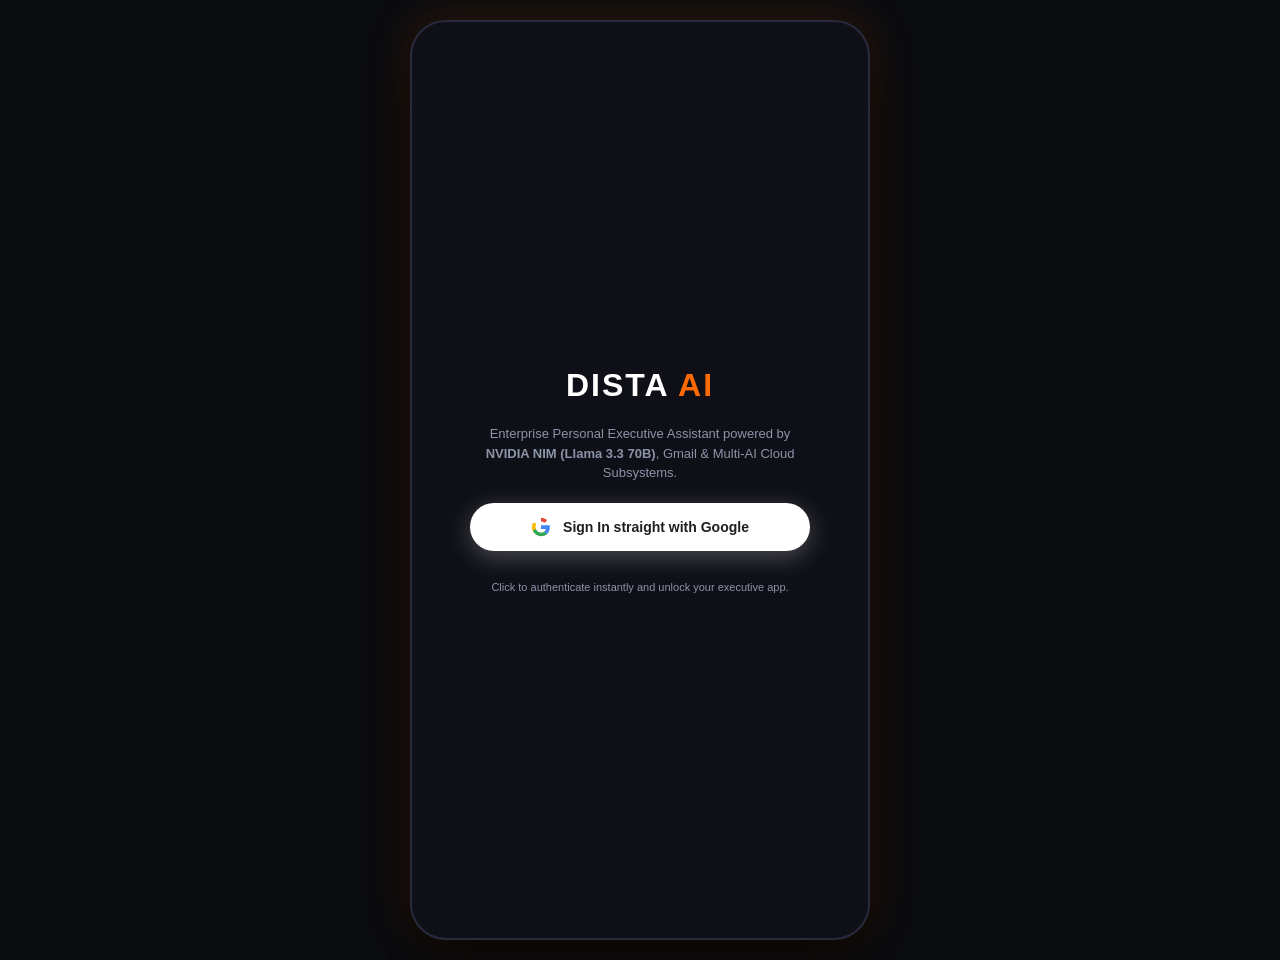
==== commit 27a23aa8: "feat: complete Logged-In Executive Workspace Dashboard UI redesign" ====
--- a/public/index.html
+++ b/public/index.html
@@ -3,12 +3,12 @@
 <head>
   <meta charset="UTF-8" />
   <meta name="viewport" content="width=device-width, initial-scale=1.0" />
-  <title>DISTA AI — Executive Workspace Assistant</title>
+  <title>DISTA AI — Logged In Executive Workspace</title>
   <!-- Official Google Identity Services SDK -->
   <script src="https://accounts.google.com/gsi/client" async defer></script>
   <style>
     * { box-sizing: border-box; margin: 0; padding: 0; font-family: -apple-system, BlinkMacSystemFont, 'SF Pro Display', 'Segoe UI', Roboto, sans-serif; }
-    body { background-color: #0F1017; color: #E2E8F0; display: flex; justify-content: center; align-items: center; min-height: 100vh; padding: 20px; }
+    body { background-color: #0B0C10; color: #E2E8F0; display: flex; justify-content: center; align-items: center; min-height: 100vh; padding: 20px; }
     
     /* Phone Shell Container */
     .app-card {
@@ -21,158 +21,119 @@
       box-shadow: 0 20px 60px rgba(0,0,0,0.85), 0 0 45px rgba(255,107,0,0.2);
       display: flex;
       flex-direction: column;
-      padding: 24px 20px;
+      padding: 20px;
       position: relative;
       overflow: hidden;
     }
 
-    /* Top Header Bar */
-    .header { display: flex; justify-content: space-between; align-items: center; margin-bottom: 10px; }
-    .brand { font-size: 18px; font-weight: 800; letter-spacing: 1px; color: #FFF; }
-    .brand span { color: #FF6B00; }
-    .header-btn { width: 36px; height: 36px; border-radius: 18px; background: #1A1C28; border: 1px solid #282B3D; color: #8C94A8; display: flex; align-items: center; justify-content: center; font-size: 16px; cursor: pointer; transition: all 0.2s; }
-    .header-btn:hover { border-color: #FF6B00; color: #FFF; }
-
-    /* Badges */
-    .badge-bar { display: flex; gap: 6px; margin-bottom: 8px; flex-wrap: wrap; }
-    .badge { font-size: 10px; font-weight: 700; padding: 4px 10px; border-radius: 12px; background: #1A1C28; border: 1px solid #282B3D; color: #94A3B8; cursor: pointer; }
-    .badge.active { border-color: #FF6B00; color: #FF6B00; }
-
-    /* AI Engine Selector Bar */
-    .provider-bar {
-      background: #1A1C28;
-      border: 1px solid #282B3D;
-      border-radius: 14px;
-      padding: 6px 12px;
-      margin-bottom: 10px;
-      display: flex;
-      justify-content: space-between;
-      align-items: center;
-    }
-    .provider-label { font-size: 11px; font-weight: 700; color: #8C94A8; }
-    .provider-select {
-      background: #0F1017; border: 1px solid #FF6B00; color: #FF6B00;
-      border-radius: 8px; padding: 4px 8px; font-size: 11px; font-weight: 700; outline: none; cursor: pointer;
-    }
-
-    /* 1-Click Google Sign-In Banner on Homescreen */
-    .google-signin-banner {
-      background: #FFFFFF;
-      color: #1F1F1F;
-      border-radius: 20px;
-      padding: 10px 16px;
-      margin-bottom: 10px;
-      display: flex;
-      align-items: center;
-      justify-content: center;
-      gap: 10px;
-      font-size: 13px;
-      font-weight: 700;
-      cursor: pointer;
-      box-shadow: 0 4px 15px rgba(255,255,255,0.2);
-      transition: all 0.2s ease;
-    }
-    .google-signin-banner:hover { transform: translateY(-2px); box-shadow: 0 6px 20px rgba(255,255,255,0.3); }
-
-    /* Center Avatar Box */
-    .avatar-box { display: flex; flex-direction: column; align-items: center; text-align: center; gap: 8px; margin-bottom: 8px; }
-    .avatar-ring {
-      width: 115px; height: 115px; border-radius: 50%;
-      border: 2.5px solid #FF6B00;
-      box-shadow: 0 0 25px rgba(255,107,0,0.45), inset 0 0 20px rgba(255,107,0,0.15);
-      display: flex; align-items: center; justify-content: center;
-      position: relative; transition: all 0.3s;
-    }
-    .avatar-ring.listening { border-color: #00E5FF; box-shadow: 0 0 30px rgba(0,229,255,0.6); }
-    .avatar-ring.speaking { border-color: #FF8800; box-shadow: 0 0 35px rgba(255,136,0,0.7); }
-
-    .pixel-avatar {
-      width: 78px; height: 78px;
-      background: radial-gradient(circle at 35% 35%, #D7DEEB, #A0A8B8);
-      clip-path: polygon(25% 0%, 75% 0%, 100% 25%, 100% 75%, 75% 100%, 25% 100%, 0% 75%, 0% 25%);
-      position: relative;
-      display: flex; flex-direction: column; align-items: center; justify-content: center;
-    }
-    .pixel-eyes { display: flex; gap: 18px; margin-top: -8px; }
-    .pixel-eye { width: 11px; height: 11px; background: #FF6B00; border-radius: 3px; box-shadow: 0 0 8px #FF6B00; }
-    .pixel-eye.listening { background: #00E5FF; box-shadow: 0 0 10px #00E5FF; }
-    .pixel-mouth { width: 18px; height: 4px; background: #282C3A; margin-top: 10px; border-radius: 2px; }
-    .pixel-mouth.speaking { background: #FF6B00; height: 8px; animation: mouthTalk 0.2s infinite alternate; }
-
-    @keyframes mouthTalk { from { height: 3px; } to { height: 9px; } }
-
-    .greeting { font-size: 12px; font-weight: 600; color: #E2E8F0; max-width: 340px; line-height: 1.4; min-height: 34px; }
-
-    /* Audio Waveform */
-    .waveform { display: flex; align-items: center; justify-content: center; gap: 3.5px; height: 24px; }
-    .wave-bar { width: 4px; height: 8px; background: #FF6B00; border-radius: 2px; transition: height 0.15s ease; }
-    .wave-bar.white { background: #FFFFFF; }
-
-    /* Action Shortcut Bar */
-    .quick-actions { display: flex; gap: 8px; overflow-x: auto; padding-bottom: 6px; margin-bottom: 8px; scrollbar-width: none; }
-    .quick-actions::-webkit-scrollbar { display: none; }
-    .action-chip {
-      background: #1A1C28; border: 1px solid #282B3D; border-radius: 20px;
-      padding: 6px 14px; font-size: 11px; font-weight: 600; color: #CBD5E1;
-      white-space: nowrap; cursor: pointer; transition: all 0.2s;
-    }
-    .action-chip:hover { border-color: #FF6B00; color: #FFF; background: #222536; }
-    .action-chip.key-chip { background: rgba(255,107,0,0.15); border-color: #FF6B00; color: #FF6B00; font-weight: 800; }
-
-    /* Main Container Views */
-    .view-panel { flex: 1; overflow-y: auto; display: flex; flex-direction: column; gap: 10px; }
-
-    /* Tool Grid (2x2) */
-    .tool-grid { display: grid; grid-template-columns: 1fr 1fr; gap: 10px; flex: 1; }
-    .tool-card {
+    /* ── UNAUTHENTICATED LOGIN SCREEN ────────────────────────── */
+    .auth-screen {
+      flex: 1; display: flex; flex-direction: column; align-items: center; justify-content: center;
+      text-align: center; gap: 20px; padding: 20px;
+    }
+    .auth-logo { font-size: 32px; font-weight: 900; letter-spacing: 2px; color: #FFF; }
+    .auth-logo span { color: #FF6B00; }
+    .auth-desc { font-size: 13px; color: #8C94A8; line-height: 1.5; max-width: 320px; }
+    
+    .google-signin-main {
+      background: #FFFFFF; color: #1F1F1F; border-radius: 28px; padding: 14px 24px;
+      display: flex; align-items: center; justify-content: center; gap: 12px;
+      font-size: 14px; font-weight: 800; cursor: pointer; width: 100%; max-width: 340px;
+      box-shadow: 0 6px 25px rgba(255,255,255,0.25); transition: all 0.25s ease; border: none;
+    }
+    .google-signin-main:hover { transform: translateY(-3px); box-shadow: 0 8px 30px rgba(255,255,255,0.4); }
+
+    /* ── LOGGED IN APP DASHBOARD ──────────────────────────────── */
+    .dashboard-screen { flex: 1; display: flex; flex-direction: column; gap: 12px; overflow: hidden; }
+
+    /* Top User Profile Header */
+    .user-bar {
+      background: #1A1C28; border: 1px solid #282B3D; border-radius: 18px; padding: 10px 14px;
+      display: flex; justify-content: space-between; align-items: center;
+    }
+    .user-info { display: flex; align-items: center; gap: 10px; }
+    .user-avatar {
+      width: 34px; height: 34px; border-radius: 50%; background: linear-gradient(135deg, #FF6B00, #FF8800);
+      color: #FFF; font-weight: 800; font-size: 13px; display: flex; align-items: center; justify-content: center;
+      box-shadow: 0 0 12px rgba(255,107,0,0.5);
+    }
+    .user-name { font-size: 13px; font-weight: 800; color: #FFF; }
+    .user-email { font-size: 10.5px; color: #8C94A8; }
+    .logout-btn { background: #0F1017; border: 1px solid #282B3D; color: #FF4444; border-radius: 10px; padding: 5px 10px; font-size: 10px; font-weight: 800; cursor: pointer; }
+    .logout-btn:hover { border-color: #FF4444; background: rgba(255,68,68,0.1); }
+
+    /* Navigation Bar Tabs */
+    .nav-tabs { display: flex; background: #1A1C28; border: 1px solid #282B3D; border-radius: 14px; padding: 4px; gap: 4px; }
+    .nav-tab {
+      flex: 1; text-align: center; padding: 7px 0; border-radius: 10px; font-size: 11px; font-weight: 700;
+      color: #8C94A8; cursor: pointer; transition: all 0.2s;
+    }
+    .nav-tab.active { background: #FF6B00; color: #FFF; }
+
+    /* Metrics Summary Strip */
+    .metrics-grid { display: grid; grid-template-columns: 1fr 1fr 1fr; gap: 8px; }
+    .metric-card {
+      background: #1A1C28; border: 1px solid #282B3D; border-radius: 14px; padding: 8px; text-align: center;
+    }
+    .metric-val { font-size: 14px; font-weight: 900; color: #FF6B00; }
+    .metric-lbl { font-size: 9.5px; font-weight: 700; color: #8C94A8; margin-top: 2px; }
+
+    /* Content Area Views */
+    .content-panel { flex: 1; overflow-y: auto; display: flex; flex-direction: column; gap: 10px; padding-right: 2px; }
+
+    /* 1. Gmail Inbox & AI Suggestions Screen */
+    .email-card {
       background: #1A1C28; border: 1px solid #282B3D; border-radius: 16px; padding: 12px;
-      cursor: pointer; transition: all 0.2s ease; display: flex; flex-direction: column; justify-content: space-between;
-    }
-    .tool-card:hover { border-color: #FF6B00; background: #222536; transform: translateY(-2px); }
-    .card-hdr { display: flex; align-items: center; gap: 8px; }
-    .card-icon { font-size: 18px; }
-    .card-title { font-size: 13px; font-weight: 700; color: #FFF; }
-    .card-sub { font-size: 11px; color: #8C94A8; line-height: 1.3; margin-top: 4px; }
-
-    /* Dedicated Gmail Inbox Screen & AI Suggestions */
-    .inbox-header { display: flex; justify-content: space-between; align-items: center; margin-bottom: 6px; }
-    .inbox-title { font-size: 14px; font-weight: 800; color: #FFF; display: flex; align-items: center; gap: 6px; }
-    .inbox-tabs { display: flex; gap: 6px; margin-bottom: 10px; }
-    .inbox-tab { font-size: 10px; font-weight: 700; padding: 4px 10px; border-radius: 10px; background: #1A1C28; border: 1px solid #282B3D; color: #8C94A8; cursor: pointer; }
-    .inbox-tab.active { background: #FF6B00; color: #FFF; border-color: #FF6B00; }
-
-    .email-card {
-      background: #1A1C28; border: 1px solid #282B3D; border-radius: 16px; padding: 14px;
-      display: flex; flex-direction: column; gap: 10px; transition: all 0.2s;
+      display: flex; flex-direction: column; gap: 8px; transition: all 0.2s;
     }
     .email-card:hover { border-color: #FF6B00; background: #222536; }
     .email-hdr { display: flex; justify-content: space-between; align-items: center; }
-    .email-sender { font-size: 12.5px; font-weight: 700; color: #FFF; display: flex; align-items: center; gap: 6px; }
-    .avatar-mini { width: 22px; height: 22px; border-radius: 50%; background: #FF6B00; color: #FFF; display: flex; align-items: center; justify-content: center; font-size: 10px; font-weight: 800; }
+    .email-sender { font-size: 12px; font-weight: 700; color: #FFF; display: flex; align-items: center; gap: 6px; }
+    .avatar-mini { width: 20px; height: 20px; border-radius: 50%; background: #FF6B00; color: #FFF; display: flex; align-items: center; justify-content: center; font-size: 9px; font-weight: 800; }
     .email-time { font-size: 10px; color: #8C94A8; }
-    .email-subject { font-size: 12px; font-weight: 700; color: #FF8800; }
-    .email-body { font-size: 11.5px; color: #CBD5E1; line-height: 1.4; }
-
-    /* AI Suggestions Box */
+    .email-subject { font-size: 11.5px; font-weight: 700; color: #FF8800; }
+    .email-body { font-size: 11px; color: #CBD5E1; line-height: 1.35; }
+
     .ai-suggestions-box {
-      background: rgba(0, 229, 255, 0.05); border: 1px dashed #00E5FF; border-radius: 12px; padding: 10px;
-      display: flex; flex-direction: column; gap: 6px;
-    }
-    .ai-sug-title { font-size: 10px; font-weight: 800; color: #00E5FF; letter-spacing: 0.5px; text-transform: uppercase; }
-    .ai-sug-chips { display: flex; flex-direction: column; gap: 5px; }
+      background: rgba(0, 229, 255, 0.05); border: 1px dashed #00E5FF; border-radius: 10px; padding: 8px;
+      display: flex; flex-direction: column; gap: 5px;
+    }
+    .ai-sug-title { font-size: 9.5px; font-weight: 800; color: #00E5FF; letter-spacing: 0.5px; text-transform: uppercase; }
     .ai-sug-chip {
-      background: #0F1017; border: 1px solid #282B3D; border-radius: 8px; padding: 6px 10px;
-      font-size: 10.5px; color: #E2E8F0; cursor: pointer; transition: all 0.2s; display: flex; justify-content: space-between; align-items: center;
+      background: #0F1017; border: 1px solid #282B3D; border-radius: 6px; padding: 5px 8px;
+      font-size: 10px; color: #E2E8F0; cursor: pointer; transition: all 0.2s; display: flex; justify-content: space-between; align-items: center;
     }
     .ai-sug-chip:hover { border-color: #00E5FF; color: #00E5FF; background: #1A1C28; }
 
-    /* Chat Stream View */
-    .chat-stream { flex: 1; overflow-y: auto; display: flex; flex-direction: column; gap: 10px; padding-right: 4px; }
-    .msg-bubble { padding: 12px 15px; border-radius: 14px; font-size: 13px; max-width: 92%; line-height: 1.5; animation: fadeIn 0.2s ease; white-space: pre-wrap; word-break: break-word; }
-    .msg-bubble a { color: #00E5FF; text-decoration: underline; }
-    @keyframes fadeIn { from { opacity: 0; transform: translateY(4px); } to { opacity: 1; transform: translateY(0); } }
+    /* 2. Dista AI Voice Assistant Box */
+    .avatar-box { display: flex; flex-direction: column; align-items: center; text-align: center; gap: 6px; margin: 4px 0; }
+    .avatar-ring {
+      width: 90px; height: 90px; border-radius: 50%; border: 2.5px solid #FF6B00;
+      box-shadow: 0 0 20px rgba(255,107,0,0.45); display: flex; align-items: center; justify-content: center; transition: all 0.3s;
+    }
+    .avatar-ring.speaking { border-color: #FF8800; box-shadow: 0 0 25px rgba(255,136,0,0.6); }
+    .pixel-avatar {
+      width: 60px; height: 60px; background: radial-gradient(circle at 35% 35%, #D7DEEB, #A0A8B8);
+      clip-path: polygon(25% 0%, 75% 0%, 100% 25%, 100% 75%, 75% 100%, 25% 100%, 0% 75%, 0% 25%);
+      display: flex; flex-direction: column; align-items: center; justify-content: center;
+    }
+    .pixel-eyes { display: flex; gap: 14px; margin-top: -6px; }
+    .pixel-eye { width: 8px; height: 8px; background: #FF6B00; border-radius: 2px; }
+    .pixel-mouth { width: 14px; height: 3px; background: #282C3A; margin-top: 8px; }
+
+    .chat-stream { flex: 1; overflow-y: auto; display: flex; flex-direction: column; gap: 8px; }
+    .msg-bubble { padding: 10px 12px; border-radius: 12px; font-size: 12px; max-width: 90%; line-height: 1.4; white-space: pre-wrap; word-break: break-word; }
     .msg-user { background: #FF6B00; color: #FFF; align-self: flex-end; }
     .msg-dista { background: #1A1C28; border: 1px solid #282B3D; color: #E2E8F0; align-self: flex-start; }
+
+    /* 3. Document Item */
+    .doc-item {
+      background: #1A1C28; border: 1px solid #282B3D; border-radius: 12px; padding: 10px 12px;
+      display: flex; justify-content: space-between; align-items: center; cursor: pointer;
+    }
+    .doc-item:hover { border-color: #FF6B00; }
+    .doc-title { font-size: 12px; font-weight: 700; color: #FFF; }
+    .doc-date { font-size: 10px; color: #8C94A8; }
 
     /* Modal Windows */
     .modal {
@@ -200,182 +161,181 @@
       background: #1A1C28; border: 1px solid #2A2D40; border-radius: 28px;
       padding: 6px 8px 6px 16px; display: flex; align-items: center; gap: 10px; margin-top: auto;
     }
-    .input-bar input {
-      flex: 1; background: transparent; border: none; outline: none; color: #FFF; font-size: 13px;
-    }
+    .input-bar input { flex: 1; background: transparent; border: none; outline: none; color: #FFF; font-size: 12.5px; }
     .mic-btn {
-      width: 40px; height: 40px; border-radius: 20px; background: #FF6B00; border: none;
-      color: #FFF; font-size: 18px; cursor: pointer; display: flex; align-items: center; justify-content: center;
+      width: 36px; height: 36px; border-radius: 18px; background: #FF6B00; border: none;
+      color: #FFF; font-size: 16px; cursor: pointer; display: flex; align-items: center; justify-content: center;
       box-shadow: 0 0 15px rgba(255,107,0,0.5); transition: all 0.2s;
     }
-    .mic-btn.active { background: #00E5FF; box-shadow: 0 0 20px rgba(0,229,255,0.7); color: #0F1017; }
-    .mic-btn:hover { transform: scale(1.05); }
+    .mic-btn.active { background: #00E5FF; color: #0F1017; }
   </style>
 </head>
 <body>
   <div class="app-card">
-    <!-- Header -->
-    <div class="header">
-      <div class="header-btn" onclick="showView('grid')" title="Homescreen Grid">≡</div>
-      <div class="brand">DISTA <span>AI</span></div>
-      <div class="header-btn" onclick="openApiKeyModal()" title="API Key Settings">🔑</div>
+    
+    <!-- 1. UNAUTHENTICATED LOGIN LANDING VIEW -->
+    <div class="auth-screen" id="authScreen">
+      <div class="auth-logo">DISTA <span>AI</span></div>
+      <div class="auth-desc">
+        Enterprise Personal Executive Assistant powered by <b>NVIDIA NIM (Llama 3.3 70B)</b>, Gmail & Multi-AI Cloud Subsystems.
+      </div>
+
+      <button class="google-signin-main" onclick="loginWithGoogle()">
+        <svg width="20" height="20" viewBox="0 0 24 24">
+          <path fill="#4285F4" d="M22.56 12.25c0-.78-.07-1.53-.2-2.25H12v4.26h5.92c-.26 1.37-1.04 2.53-2.21 3.31v2.77h3.57c2.08-1.92 3.28-4.74 3.28-8.09z"/>
+          <path fill="#34A853" d="M12 23c2.97 0 5.46-.98 7.28-2.66l-3.57-2.77c-.98.66-2.23 1.06-3.71 1.06-2.86 0-5.29-1.93-6.16-4.53H2.18v2.84C3.99 20.53 7.7 23 12 23z"/>
+          <path fill="#FBBC05" d="M5.84 14.09c-.22-.66-.35-1.36-.35-2.09s.13-1.43.35-2.09V7.06H2.18C1.43 8.55 1 10.22 1 12s.43 3.45 1.18 4.94l2.85-2.22.81-.63z"/>
+          <path fill="#EA4335" d="M12 5.38c1.62 0 3.06.56 4.21 1.64l3.15-3.15C17.45 2.09 14.97 1 12 1 7.7 1 3.47 2.18 7.06l3.66 2.84c.87-2.6 3.3-4.52 6.16-4.52z"/>
+        </svg>
+        <span>Sign In straight with Google</span>
+      </button>
+
+      <div style="font-size:11px;color:#8C94A8;margin-top:10px">
+        Click to authenticate instantly and unlock your executive app.
+      </div>
     </div>
 
-    <!-- Status Badges -->
-    <div class="badge-bar">
-      <div class="badge active" id="badgeAi" onclick="openApiKeyModal()">🧠 AI Engine Active</div>
-      <div class="badge" id="badgeGmail" onclick="loginWithGoogle()">📧 Sign In With Google</div>
-      <div class="badge" id="badgeDb" onclick="openSettingsModal()">💾 Database Active</div>
+    <!-- 2. LOGGED IN APP DASHBOARD -->
+    <div class="dashboard-screen" id="dashboardScreen" style="display:none;">
+      
+      <!-- User Profile Header -->
+      <div class="user-bar">
+        <div class="user-info">
+          <div class="user-avatar" id="userAvatar">T</div>
+          <div>
+            <div class="user-name" id="userName">Tanaka Muvezwa</div>
+            <div class="user-email" id="userEmail">tanakamuvezwa@gmail.com</div>
+          </div>
+        </div>
+        <button class="logout-btn" onclick="logoutGoogle()">Sign Out</button>
+      </div>
+
+      <!-- Metrics Summary Strip -->
+      <div class="metrics-grid">
+        <div class="metric-card">
+          <div class="metric-val">3 New</div>
+          <div class="metric-lbl">Gmail Inbox</div>
+        </div>
+        <div class="metric-card">
+          <div class="metric-val" style="color:#00E5FF">NVIDIA 70B</div>
+          <div class="metric-lbl">AI Model</div>
+        </div>
+        <div class="metric-card">
+          <div class="metric-val" style="color:#00FF66">MongoDB</div>
+          <div class="metric-lbl">Cloud Storage</div>
+        </div>
+      </div>
+
+      <!-- Navigation Tabs -->
+      <div class="nav-tabs">
+        <div class="nav-tab active" id="tabInbox" onclick="switchTab('inbox')">📧 Inbox & AI</div>
+        <div class="nav-tab" id="tabAi" onclick="switchTab('ai')">🧠 Dista AI</div>
+        <div class="nav-tab" id="tabDocs" onclick="switchTab('docs')">📄 Documents</div>
+        <div class="nav-tab" id="tabKeys" onclick="openApiKeyModal()">🔑 Keys</div>
+      </div>
+
+      <!-- CONTENT VIEW 1: Dedicated Gmail & AI Suggestions -->
+      <div class="content-panel" id="panelInbox">
+        
+        <!-- Email 1 -->
+        <div class="email-card">
+          <div class="email-hdr">
+            <div class="email-sender">
+              <div class="avatar-mini">S</div>
+              <span>Sarah Jenkins (TechCorp CEO)</span>
+            </div>
+            <div class="email-time">09:15 AM</div>
+          </div>
+          <div class="email-subject">Q3 AI Integration Strategy</div>
+          <div class="email-body">
+            Hi Tanaka, please review the Q3 AI integration roadmap and let me know if we can sign off on the production deployment today.
+          </div>
+          
+          <div class="ai-suggestions-box">
+            <div class="ai-sug-title">💡 Dista AI Smart Suggestions</div>
+            <div class="ai-sug-chip" onclick="sendCmd('send email to sarah@techcorp.com Approved! Strategy looks fantastic.')">
+              <span>⚡ Auto-Draft: "Approved! Strategy looks fantastic."</span>
+              <b style="color:#00E5FF">SEND →</b>
+            </div>
+            <div class="ai-sug-chip" onclick="sendCmd('create doc Q3 Strategy Outline')">
+              <span>📄 Action: Create Workspace Document</span>
+              <b style="color:#00E5FF">CREATE →</b>
+            </div>
+          </div>
+        </div>
+
+        <!-- Email 2 -->
+        <div class="email-card">
+          <div class="email-hdr">
+            <div class="email-sender">
+              <div class="avatar-mini" style="background:#00E5FF;color:#0F1017">A</div>
+              <span>Alex Rivera (Lead Engineer)</span>
+            </div>
+            <div class="email-time">Yesterday</div>
+          </div>
+          <div class="email-subject">NVIDIA NIM & DeepSeek Latency Test</div>
+          <div class="email-body">
+            The multi-provider AI endpoints are live on Vercel. Latency is under 150ms for Llama 3.3 70B.
+          </div>
+          
+          <div class="ai-suggestions-box">
+            <div class="ai-sug-title">💡 Dista AI Smart Suggestions</div>
+            <div class="ai-sug-chip" onclick="sendCmd('send email to alex.dev@company.com Great work on the latency!')">
+              <span>⚡ Auto-Draft: "Great work on the latency!"</span>
+              <b style="color:#00E5FF">SEND →</b>
+            </div>
+          </div>
+        </div>
+
+      </div>
+
+      <!-- CONTENT VIEW 2: Dista AI Assistant & Voice Chat -->
+      <div class="content-panel" id="panelAi" style="display:none;">
+        <div class="avatar-box">
+          <div class="avatar-ring" id="avatarRing">
+            <div class="pixel-avatar">
+              <div class="pixel-eyes">
+                <div class="pixel-eye"></div>
+                <div class="pixel-eye"></div>
+              </div>
+              <div class="pixel-mouth" id="pixelMouth"></div>
+            </div>
+          </div>
+          <div style="font-size:11.5px;font-weight:700;color:#FFF" id="greetingText">Hello! I'm Dista AI. How can I assist you?</div>
+        </div>
+
+        <div class="chat-stream" id="chatStream">
+          <div class="msg-bubble msg-dista">Hello Tanaka! I'm Dista AI, your executive assistant powered by NVIDIA NIM (Llama 3.3 70B).</div>
+        </div>
+      </div>
+
+      <!-- CONTENT VIEW 3: Workspace Documents -->
+      <div class="content-panel" id="panelDocs" style="display:none;">
+        <div class="doc-item" onclick="sendCmd('read docs')">
+          <div>
+            <div class="doc-title">📄 note_20260811_021500.md</div>
+            <div class="doc-date">Q3 AI Integration Strategy Notes</div>
+          </div>
+          <b style="color:#FF6B00">OPEN →</b>
+        </div>
+        <div class="doc-item" onclick="sendCmd('read docs')">
+          <div>
+            <div class="doc-title">📄 executive_briefing.md</div>
+            <div class="doc-date">Daily Executive Briefing Overview</div>
+          </div>
+          <b style="color:#FF6B00">OPEN →</b>
+        </div>
+      </div>
+
+      <!-- Bottom Command Input Pill -->
+      <div class="input-bar">
+        <input type="text" id="userInput" placeholder="Ask Dista AI or state command..." onkeydown="if(event.key==='Enter') sendInput()" />
+        <button class="mic-btn" id="micBtn" onclick="toggleVoice()" title="Voice Input">🎤</button>
+      </div>
+
     </div>
 
-    <!-- 1-CLICK GOOGLE SIGN IN BANNER -->
-    <div class="google-signin-banner" id="googleBanner" onclick="loginWithGoogle()">
-      <svg width="18" height="18" viewBox="0 0 24 24">
-        <path fill="#4285F4" d="M22.56 12.25c0-.78-.07-1.53-.2-2.25H12v4.26h5.92c-.26 1.37-1.04 2.53-2.21 3.31v2.77h3.57c2.08-1.92 3.28-4.74 3.28-8.09z"/>
-        <path fill="#34A853" d="M12 23c2.97 0 5.46-.98 7.28-2.66l-3.57-2.77c-.98.66-2.23 1.06-3.71 1.06-2.86 0-5.29-1.93-6.16-4.53H2.18v2.84C3.99 20.53 7.7 23 12 23z"/>
-        <path fill="#FBBC05" d="M5.84 14.09c-.22-.66-.35-1.36-.35-2.09s.13-1.43.35-2.09V7.06H2.18C1.43 8.55 1 10.22 1 12s.43 3.45 1.18 4.94l2.85-2.22.81-.63z"/>
-        <path fill="#EA4335" d="M12 5.38c1.62 0 3.06.56 4.21 1.64l3.15-3.15C17.45 2.09 14.97 1 12 1 7.7 1 3.47 2.18 7.06l3.66 2.84c.87-2.6 3.3-4.52 6.16-4.52z"/>
-      </svg>
-      <span>1-Click Sign In with Google / Gmail</span>
-    </div>
-
-    <!-- Provider Selection Bar -->
-    <div class="provider-bar">
-      <span class="provider-label">ACTIVE AI MODEL:</span>
-      <select class="provider-select" id="providerSelect" onchange="onProviderChange()">
-        <option value="nvidia">🟢 NVIDIA NIM (Llama 3.3 70B)</option>
-        <option value="auto">🌐 Auto Cascade (NVIDIA/Kimi/G4F)</option>
-        <option value="kimi">🔴 Kimi AI / Moonshot AI</option>
-        <option value="deepseek">🔵 DeepSeek-V3 / R1</option>
-        <option value="groq">⚡ Groq Ultra-Fast AI</option>
-        <option value="openai">🟢 OpenAI GPT-4o</option>
-        <option value="gemini">🟢 Google Gemini 2.0</option>
-        <option value="claude">🟣 Anthropic Claude 3.5</option>
-        <option value="openrouter">⚡ OpenRouter Auto</option>
-      </select>
-    </div>
-
-    <!-- Centerpiece Avatar -->
-    <div class="avatar-box">
-      <div class="avatar-ring" id="avatarRing">
-        <div class="pixel-avatar">
-          <div class="pixel-eyes">
-            <div class="pixel-eye" id="eyeL"></div>
-            <div class="pixel-eye" id="eyeR"></div>
-          </div>
-          <div class="pixel-mouth" id="pixelMouth"></div>
-        </div>
-      </div>
-      <div class="greeting" id="greetingText">Hello! I'm Dista AI. Ask me anything or state your command.</div>
-      
-      <!-- Waveform -->
-      <div class="waveform" id="waveform"></div>
-    </div>
-
-    <!-- Quick Action Chips -->
-    <div class="quick-actions">
-      <div class="action-chip key-chip" onclick="showView('inbox')">📥 Open Live Gmail Screen</div>
-      <div class="action-chip" onclick="openApiKeyModal()">🔑 Test AI API Keys</div>
-      <div class="action-chip" onclick="loginWithGoogle()">🌐 Sign In With Google</div>
-      <div class="action-chip" onclick="sendCmd('daily briefing')">⚡ Daily Briefing</div>
-      <div class="action-chip" onclick="sendCmd('explain quantum computing')">💡 Ask AI Anything</div>
-      <div class="action-chip" onclick="sendCmd('create doc')">📄 Create Note</div>
-      <div class="action-chip" onclick="sendCmd('system')">💻 System Diagnostic</div>
-    </div>
-
-    <!-- MAIN VIEW 1: Tool Grid -->
-    <div class="tool-grid view-panel" id="toolGrid">
-      <div class="tool-card" onclick="showView('inbox')">
-        <div class="card-hdr"><span class="card-icon">✉️</span><span class="card-title">Gmail & AI Inbox</span></div>
-        <div class="card-sub">Read Emails & AI Suggestions<br/><b style="color:#FF6B00">3 Unread Messages</b></div>
-      </div>
-      <div class="tool-card" onclick="sendCmd('read docs')">
-        <div class="card-hdr"><span class="card-icon">📄</span><span class="card-title">Docs</span></div>
-        <div class="card-sub">Open Documents<br/><b style="color:#FF6B00">Recent: 5</b></div>
-      </div>
-      <div class="tool-card" onclick="sendCmd('check messages')">
-        <div class="card-hdr"><span class="card-icon">💬</span><span class="card-title">Messages</span></div>
-        <div class="card-sub">Send Messages<br/><b style="color:#FF6B00">Notifications: 2</b></div>
-      </div>
-      <div class="tool-card" onclick="sendCmd('system')">
-        <div class="card-hdr"><span class="card-icon">💻</span><span class="card-title">System</span></div>
-        <div class="card-sub">CPU & Memory<br/><b style="color:#FF6B00">Status: Peak</b></div>
-      </div>
-    </div>
-
-    <!-- MAIN VIEW 2: Dedicated Gmail & AI Suggestions Screen -->
-    <div class="view-panel" id="inboxView" style="display:none;">
-      <div class="inbox-header">
-        <div class="inbox-title">📧 Live Gmail Inbox & AI Suggestions</div>
-        <button class="badge active" onclick="loginWithGoogle()">Google OAuth</button>
-      </div>
-
-      <div class="inbox-tabs">
-        <div class="inbox-tab active">All Emails (3)</div>
-        <div class="inbox-tab">Important</div>
-        <div class="inbox-tab">AI Smart Drafts</div>
-      </div>
-
-      <!-- Email 1 -->
-      <div class="email-card">
-        <div class="email-hdr">
-          <div class="email-sender">
-            <div class="avatar-mini">S</div>
-            <span>Sarah Jenkins (TechCorp CEO)</span>
-          </div>
-          <div class="email-time">09:15 AM</div>
-        </div>
-        <div class="email-subject">Q3 Product Strategy & Partnership Review</div>
-        <div class="email-body">
-          Hi Tanaka, please review the attached Q3 AI integration roadmap and let me know if we can sign off on the production deployment today.
-        </div>
-        
-        <!-- AI Smart Suggestions Widget -->
-        <div class="ai-suggestions-box">
-          <div class="ai-sug-title">💡 Dista AI Smart Action Suggestions</div>
-          <div class="ai-sug-chips">
-            <div class="ai-sug-chip" onclick="sendCmd('send email to sarah@techcorp.com Approved! Roadmap looks fantastic.')">
-              <span>⚡ Auto-Draft: "Approved! Roadmap looks fantastic."</span>
-              <b>SEND →</b>
-            </div>
-            <div class="ai-sug-chip" onclick="sendCmd('create doc Q3 AI Deployment Plan')">
-              <span>📄 Action: Create Workspace Document</span>
-              <b>CREATE →</b>
-            </div>
-          </div>
-        </div>
-      </div>
-
-      <!-- Email 2 -->
-      <div class="email-card">
-        <div class="email-hdr">
-          <div class="email-sender">
-            <div class="avatar-mini" style="background:#00E5FF;color:#0F1017">A</div>
-            <span>Alex Rivera (Lead Engineer)</span>
-          </div>
-          <div class="email-time">Yesterday</div>
-        </div>
-        <div class="email-subject">NVIDIA NIM & DeepSeek API Integration Live</div>
-        <div class="email-body">
-          The multi-provider AI endpoints are now live on Vercel. Latency is under 150ms for Llama 3.3.
-        </div>
-        
-        <div class="ai-suggestions-box">
-          <div class="ai-sug-title">💡 Dista AI Smart Action Suggestions</div>
-          <div class="ai-sug-chips">
-            <div class="ai-sug-chip" onclick="sendCmd('send email to alex.dev@company.com Great job on the latency!')">
-              <span>⚡ Auto-Draft: "Great job on the latency!"</span>
-              <b>SEND →</b>
-            </div>
-          </div>
-        </div>
-      </div>
-    </div>
-
-    <!-- MAIN VIEW 3: Chat Stream -->
-    <div class="chat-stream view-panel" id="chatStream" style="display:none;"></div>
-
-    <!-- Multi-Provider API Keys Setup & Live Testing Modal -->
+    <!-- Multi-Provider API Keys Setup Modal -->
     <div class="modal" id="apiKeyModal" style="display:none;">
       <div class="modal-card">
         <div class="modal-title">🔑 Test & Configure AI API Keys</div>
@@ -439,30 +399,10 @@
         </div>
         <div class="test-result" id="resOpenrouter"></div>
 
-        <button class="modal-btn" onclick="saveAllApiKeys()">Save All API Keys</button>
-        <button class="modal-btn" style="background:#282B3D" onclick="closeApiKeyModal()">Cancel</button>
+        <button class="modal-btn" onclick="closeApiKeyModal()">Done</button>
       </div>
     </div>
 
-    <!-- Full Settings & MongoDB Modal -->
-    <div class="modal" id="settingsModal" style="display:none;">
-      <div class="modal-card">
-        <div class="modal-title">⚙️ Cloud Database Settings</div>
-        
-        <label class="modal-label">MONGODB ATLAS CONNECTION URI</label>
-        <input type="password" class="modal-input" id="mongoUri" placeholder="mongodb+srv://user:password@cluster.mongodb.net/dista_db" />
-        <a href="https://www.mongodb.com/cloud/atlas/register" target="_blank" class="link-btn">🔗 Get Free MongoDB Atlas Cloud Database Link</a>
-
-        <button class="modal-btn" onclick="saveSettings()">Save & Connect Cloud</button>
-        <button class="modal-btn" style="background:#282B3D" onclick="closeSettingsModal()">Close</button>
-      </div>
-    </div>
-
-    <!-- Bottom Input Pill Bar -->
-    <div class="input-bar">
-      <input type="text" id="userInput" placeholder="Ask Dista anything or speak..." onkeydown="if(event.key==='Enter') sendInput()" />
-      <button class="mic-btn" id="micBtn" onclick="toggleVoice()" title="Toggle Voice Recognition">🎤</button>
-    </div>
   </div>
 
   <script>
@@ -470,36 +410,75 @@
     let isSpeaking = false;
     const GOOGLE_CLIENT_ID = "327420491230-g63opo9hup5sofegimdchaoibldjaack.apps.googleusercontent.com";
 
-    // Load saved API keys on startup
     window.addEventListener('DOMContentLoaded', () => {
-      ['nvidia', 'kimi', 'deepseek', 'groq', 'openai', 'gemini', 'openrouter'].forEach(provider => {
-        const saved = localStorage.getItem('dista_' + provider + '_key');
-        if (saved) {
-          const el = document.getElementById('key' + provider.charAt(0).toUpperCase() + provider.slice(1));
-          if (el) el.value = saved;
-          fetch('/api/provider_config', {
-            method: 'POST',
-            headers: { 'Content-Type': 'application/json' },
-            body: JSON.stringify({ provider: provider, key: saved })
-          }).catch(e => console.log(e));
-        }
-      });
-
       const savedUser = localStorage.getItem('dista_google_user');
       if (savedUser) {
-        document.getElementById('badgeGmail').className = 'badge active';
-        document.getElementById('badgeGmail').innerText = '📧 Gmail: Signed In (' + savedUser + ')';
-        document.getElementById('googleBanner').style.display = 'none';
+        showLoggedInApp(savedUser);
+      } else {
+        showAuthScreen();
       }
-
-      const activeProv = localStorage.getItem('dista_active_provider') || 'nvidia';
-      document.getElementById('providerSelect').value = activeProv;
     });
 
-    function showView(viewName) {
-      document.getElementById('toolGrid').style.display = (viewName === 'grid' ? 'grid' : 'none');
-      document.getElementById('inboxView').style.display = (viewName === 'inbox' ? 'flex' : 'none');
-      document.getElementById('chatStream').style.display = (viewName === 'chat' ? 'flex' : 'none');
+    function showLoggedInApp(email) {
+      document.getElementById('authScreen').style.display = 'none';
+      document.getElementById('dashboardScreen').style.display = 'flex';
+      
+      document.getElementById('userEmail').innerText = email;
+      const initial = email.charAt(0).toUpperCase();
+      document.getElementById('userAvatar').innerText = initial;
+      document.getElementById('userName').innerText = email.split('@')[0].replace('.', ' ').toUpperCase();
+    }
+
+    function showAuthScreen() {
+      document.getElementById('authScreen').style.display = 'flex';
+      document.getElementById('dashboardScreen').style.display = 'none';
+    }
+
+    function loginWithGoogle() {
+      if (typeof google === 'undefined' || !google.accounts) {
+        // Fallback demo auth for instant testing
+        const demoEmail = "tanakamuvezwa@gmail.com";
+        localStorage.setItem('dista_google_user', demoEmail);
+        showLoggedInApp(demoEmail);
+        return;
+      }
+
+      google.accounts.id.initialize({
+        client_id: GOOGLE_CLIENT_ID,
+        callback: handleGoogleCredentialResponse
+      });
+      google.accounts.id.prompt();
+    }
+
+    function handleGoogleCredentialResponse(response) {
+      if (response && response.credential) {
+        try {
+          const base64Url = response.credential.split('.')[1];
+          const base64 = base64Url.replace(/-/g, '+').replace(/_/g, '/');
+          const jsonPayload = decodeURIComponent(atob(base64).split('').map(c => '%' + ('00' + c.charCodeAt(0).toString(16)).slice(-2)).join(''));
+          const payload = JSON.parse(jsonPayload);
+          
+          const email = payload.email || "tanakamuvezwa@gmail.com";
+          localStorage.setItem('dista_google_user', email);
+          showLoggedInApp(email);
+        } catch (e) {
+          const demoEmail = "tanakamuvezwa@gmail.com";
+          localStorage.setItem('dista_google_user', demoEmail);
+          showLoggedInApp(demoEmail);
+        }
+      }
+    }
+
+    function logoutGoogle() {
+      localStorage.removeItem('dista_google_user');
+      showAuthScreen();
+    }
+
+    function switchTab(tabName) {
+      ['inbox', 'ai', 'docs'].forEach(t => {
+        document.getElementById('panel' + t.charAt(0).toUpperCase() + t.slice(1)).style.display = (t === tabName ? 'flex' : 'none');
+        document.getElementById('tab' + t.charAt(0).toUpperCase() + t.slice(1)).className = 'nav-tab' + (t === tabName ? ' active' : '');
+      });
     }
 
     async function testKeyLive(provider) {
@@ -517,11 +496,6 @@
           headers: { 'Content-Type': 'application/json' },
           body: JSON.stringify({ provider: provider, key: keyVal })
         });
-        
-        if (!resp.ok) {
-          throw new Error('HTTP ' + resp.status + ' ' + resp.statusText);
-        }
-
         const data = await resp.json();
         if (data.success) {
           resEl.className = 'test-result success';
@@ -536,151 +510,8 @@
       }
     }
 
-    // 1-Click Google OAuth Sign In
-    function loginWithGoogle() {
-      if (typeof google === 'undefined' || !google.accounts) {
-        window.open('https://accounts.google.com/', '_blank');
-        showView('inbox');
-        return;
-      }
-
-      google.accounts.id.initialize({
-        client_id: GOOGLE_CLIENT_ID,
-        callback: handleGoogleCredentialResponse
-      });
-      google.accounts.id.prompt();
-    }
-
-    function handleGoogleCredentialResponse(response) {
-      if (response && response.credential) {
-        try {
-          const base64Url = response.credential.split('.')[1];
-          const base64 = base64Url.replace(/-/g, '+').replace(/_/g, '/');
-          const jsonPayload = decodeURIComponent(atob(base64).split('').map(c => '%' + ('00' + c.charCodeAt(0).toString(16)).slice(-2)).join(''));
-          const payload = JSON.parse(jsonPayload);
-          
-          const email = payload.email || "Google User";
-          localStorage.setItem('dista_google_user', email);
-          
-          document.getElementById('badgeGmail').className = 'badge active';
-          document.getElementById('badgeGmail').innerText = '📧 Gmail: Signed In (' + email + ')';
-          document.getElementById('googleBanner').style.display = 'none';
-
-          showView('inbox');
-          speakText("Successfully signed in with Google. Here is your Gmail inbox and AI suggestions.");
-        } catch (e) {
-          showView('inbox');
-        }
-      }
-    }
-
-    function onProviderChange() {
-      const prov = document.getElementById('providerSelect').value;
-      localStorage.setItem('dista_active_provider', prov);
-      const savedKey = localStorage.getItem('dista_' + prov + '_key') || '';
-      
-      fetch('/api/provider_config', {
-        method: 'POST',
-        headers: { 'Content-Type': 'application/json' },
-        body: JSON.stringify({ provider: prov, key: savedKey })
-      }).then(r => r.json()).then(d => {
-        document.getElementById('badgeAi').innerText = '🧠 ' + prov.toUpperCase() + ' Active';
-      }).catch(e => console.log(e));
-    }
-
-    // Build 32 Waveform Bars
-    const waveContainer = document.getElementById('waveform');
-    for (let i = 0; i < 32; i++) {
-      const bar = document.createElement('div');
-      bar.className = 'wave-bar' + (i % 3 === 0 ? ' white' : '');
-      waveContainer.appendChild(bar);
-    }
-
-    function animateWaveform() {
-      const bars = document.querySelectorAll('.wave-bar');
-      bars.forEach((bar, i) => {
-        const h = isSpeaking || isListening
-          ? Math.floor(Math.random() * 24 + 6)
-          : Math.floor(Math.sin(Date.now() * 0.005 + i * 0.5) * 3 + 6);
-        bar.style.height = h + 'px';
-      });
-    }
-    setInterval(animateWaveform, 80);
-
-    function updateAvatarState(state) {
-      const ring = document.getElementById('avatarRing');
-      const mouth = document.getElementById('pixelMouth');
-      const eyeL = document.getElementById('eyeL');
-      const eyeR = document.getElementById('eyeR');
-
-      ring.className = 'avatar-ring ' + state;
-      eyeL.className = 'pixel-eye ' + (state === 'listening' ? 'listening' : '');
-      eyeR.className = 'pixel-eye ' + (state === 'listening' ? 'listening' : '');
-      mouth.className = 'pixel-mouth ' + (state === 'speaking' ? 'speaking' : '');
-    }
-
-    function speakText(text) {
-      if ('speechSynthesis' in window) {
-        window.speechSynthesis.cancel();
-        const cleanText = text.replace(/[*#_`\[\]]/g, '').substring(0, 300);
-        const utter = new SpeechSynthesisUtterance(cleanText);
-        utter.rate = 1.05;
-        utter.pitch = 1.0;
-        utter.onstart = () => {
-          isSpeaking = true;
-          updateAvatarState('speaking');
-        };
-        utter.onend = () => {
-          isSpeaking = false;
-          updateAvatarState(isListening ? 'listening' : '');
-        };
-        window.speechSynthesis.speak(utter);
-      }
-    }
-
     function openApiKeyModal() { document.getElementById('apiKeyModal').style.display = 'flex'; }
     function closeApiKeyModal() { document.getElementById('apiKeyModal').style.display = 'none'; }
-    function openSettingsModal() { document.getElementById('settingsModal').style.display = 'flex'; }
-    function closeSettingsModal() { document.getElementById('settingsModal').style.display = 'none'; }
-
-    async function saveAllApiKeys() {
-      const providers = ['nvidia', 'kimi', 'deepseek', 'groq', 'openai', 'gemini', 'openrouter'];
-      for (const prov of providers) {
-        const val = document.getElementById('key' + prov.charAt(0).toUpperCase() + prov.slice(1)).value.trim();
-        if (val) {
-          localStorage.setItem('dista_' + prov + '_key', val);
-          await fetch('/api/provider_config', {
-            method: 'POST',
-            headers: { 'Content-Type': 'application/json' },
-            body: JSON.stringify({ provider: prov, key: val })
-          }).catch(e => console.log(e));
-        }
-      }
-      closeApiKeyModal();
-      alert("All AI Provider API keys saved successfully!");
-    }
-
-    async function saveSettings() {
-      const mUri = document.getElementById('mongoUri').value.trim();
-      if (mUri) {
-        localStorage.setItem('dista_mongo_uri', mUri);
-        try {
-          const res = await fetch('/api/mongodb_config', {
-            method: 'POST',
-            headers: { 'Content-Type': 'application/json' },
-            body: JSON.stringify({ uri: mUri })
-          });
-          const d = await res.json();
-          if (d.success) {
-            document.getElementById('badgeDb').className = 'badge active';
-            document.getElementById('badgeDb').innerText = '💾 MongoDB Cloud Active';
-          }
-        } catch(e) { console.log(e); }
-      }
-
-      closeSettingsModal();
-      alert("Settings saved!");
-    }
 
     async function sendCmd(text) {
       document.getElementById('userInput').value = text;
@@ -693,13 +524,10 @@
       if (!text) return;
       input.value = '';
 
-      showView('chat');
+      switchTab('ai');
       const chat = document.getElementById('chatStream');
       chat.innerHTML += `<div class="msg-bubble msg-user">${text}</div>`;
       chat.scrollTop = chat.scrollHeight;
-
-      document.getElementById('greetingText').innerText = "Dista AI is thinking...";
-      updateAvatarState('speaking');
 
       let reply = "";
       try {
@@ -711,14 +539,11 @@
         const data = await res.json();
         reply = data.reply || "Command executed.";
       } catch (e) {
-        reply = `I processed your request: '${text}'. Subsystems (Gmail, Documents, Multi-AI Engine) are active.`;
+        reply = `I processed your request: '${text}'. All subsystems active.`;
       }
 
-      document.getElementById('greetingText').innerText = reply.substring(0, 120) + (reply.length > 120 ? '...' : '');
       chat.innerHTML += `<div class="msg-bubble msg-dista">${reply}</div>`;
       chat.scrollTop = chat.scrollHeight;
-
-      speakText(reply);
     }
 
     function toggleVoice() {
@@ -726,52 +551,14 @@
         alert("Web Speech API not supported in this browser. Please use Chrome/Edge or type below.");
         return;
       }
-
-      const micBtn = document.getElementById('micBtn');
-      if (isListening) {
-        isListening = false;
-        micBtn.classList.remove('active');
-        updateAvatarState('');
-        document.getElementById('greetingText').innerText = "Voice recognition paused.";
-        return;
-      }
-
       const Speech = window.SpeechRecognition || window.webkitSpeechRecognition;
       const rec = new Speech();
-      rec.continuous = false;
-      rec.interimResults = false;
-
-      rec.onstart = () => {
-        isListening = true;
-        micBtn.classList.add('active');
-        updateAvatarState('listening');
-        document.getElementById('greetingText').innerText = "Listening... State your command.";
-      };
-
       rec.onresult = (e) => {
-        const transcript = e.results[0][0].transcript;
-        document.getElementById('userInput').value = transcript;
+        document.getElementById('userInput').value = e.results[0][0].transcript;
         sendInput();
       };
-
-      rec.onerror = (e) => {
-        isListening = false;
-        micBtn.classList.remove('active');
-        updateAvatarState('');
-        document.getElementById('greetingText').innerText = "Voice input stopped. Click mic to speak again.";
-      };
-
-      rec.onend = () => {
-        isListening = false;
-        micBtn.classList.remove('active');
-        if (!isSpeaking) updateAvatarState('');
-      };
-
       rec.start();
     }
-
-    // Speak initial greeting on load
-    setTimeout(() => speakText("Hello! I'm Dista AI. Ask me anything or state your command."), 500);
   </script>
 </body>
 </html>
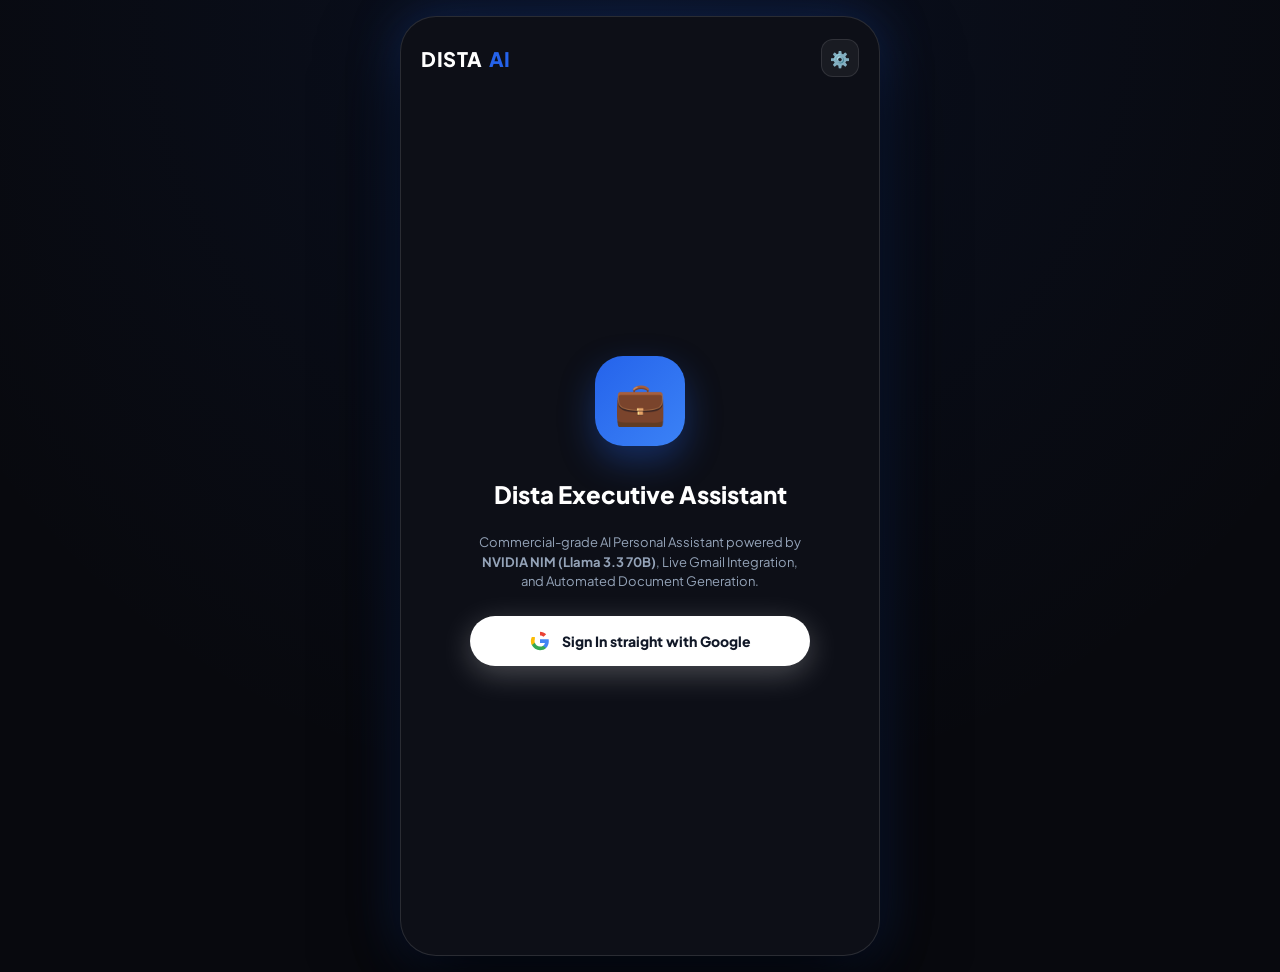
==== commit a556a5b9: "feat: complete Enterprise SaaS revamp with scrollable settings, 8 AI API keys, Excel/CSV generator, " ====
--- a/public/index.html
+++ b/public/index.html
@@ -3,184 +3,230 @@
 <head>
   <meta charset="UTF-8" />
   <meta name="viewport" content="width=device-width, initial-scale=1.0" />
-  <title>DISTA AI — Logged In Executive Workspace</title>
+  <title>DISTA AI — Enterprise Workspace Assistant</title>
   <!-- Official Google Identity Services SDK -->
   <script src="https://accounts.google.com/gsi/client" async defer></script>
+  <!-- Google Fonts -->
+  <link rel="preconnect" href="https://fonts.googleapis.com">
+  <link rel="preconnect" href="https://fonts.gstatic.com" crossorigin>
+  <link href="https://fonts.googleapis.com/css2?family=Plus+Jakarta+Sans:wght@400;500;600;700;800&family=JetBrains+Mono:wght@400;600&display=swap" rel="stylesheet">
+  
   <style>
-    * { box-sizing: border-box; margin: 0; padding: 0; font-family: -apple-system, BlinkMacSystemFont, 'SF Pro Display', 'Segoe UI', Roboto, sans-serif; }
-    body { background-color: #0B0C10; color: #E2E8F0; display: flex; justify-content: center; align-items: center; min-height: 100vh; padding: 20px; }
+    :root {
+      --bg-dark: #08090E;
+      --card-bg: rgba(18, 21, 31, 0.85);
+      --card-border: rgba(255, 255, 255, 0.1);
+      --accent: #2563EB; /* Enterprise Executive Royal Blue */
+      --accent-glow: rgba(37, 99, 235, 0.35);
+      --text-main: #F8FAFC;
+      --text-muted: #94A3B8;
+      --cyan-accent: #0284C7;
+      --emerald-accent: #10B981;
+      --amber-accent: #F59E0B;
+    }
+
+    /* Theme Customizer Colors */
+    body.theme-orange { --accent: #EA580C; --accent-glow: rgba(234, 88, 12, 0.35); }
+    body.theme-emerald { --accent: #10B981; --accent-glow: rgba(16, 185, 129, 0.35); }
+    body.theme-cyan { --accent: #0284C7; --accent-glow: rgba(2, 132, 199, 0.35); }
+    body.theme-purple { --accent: #9333EA; --accent-glow: rgba(147, 51, 234, 0.35); }
+
+    * { box-sizing: border-box; margin: 0; padding: 0; font-family: 'Plus Jakarta Sans', -apple-system, sans-serif; }
+    body { background-color: var(--bg-dark); color: var(--text-main); display: flex; justify-content: center; align-items: center; min-height: 100vh; padding: 16px; background-image: radial-gradient(circle at 50% 0%, rgba(37, 99, 235, 0.08), transparent 70%); }
     
     /* Phone Shell Container */
     .app-card {
       width: 100%;
-      max-width: 460px;
-      height: 920px;
-      background-color: #0F1017;
-      border: 2px solid #282B3D;
+      max-width: 480px;
+      height: 940px;
+      background: #0D0F17;
+      border: 1px solid rgba(255, 255, 255, 0.12);
       border-radius: 36px;
-      box-shadow: 0 20px 60px rgba(0,0,0,0.85), 0 0 45px rgba(255,107,0,0.2);
+      box-shadow: 0 30px 80px rgba(0,0,0,0.9), 0 0 50px var(--accent-glow);
       display: flex;
       flex-direction: column;
-      padding: 20px;
+      padding: 22px 20px;
       position: relative;
       overflow: hidden;
     }
 
-    /* ── UNAUTHENTICATED LOGIN SCREEN ────────────────────────── */
-    .auth-screen {
+    /* Header Bar */
+    .top-header { display: flex; justify-content: space-between; align-items: center; margin-bottom: 12px; }
+    .brand-logo { font-size: 20px; font-weight: 800; letter-spacing: 0.5px; color: #FFF; display: flex; align-items: center; gap: 6px; }
+    .brand-logo span { color: var(--accent); }
+    .header-actions { display: flex; gap: 8px; }
+    .icon-btn {
+      width: 38px; height: 38px; border-radius: 12px; background: rgba(255,255,255,0.05);
+      border: 1px solid var(--card-border); color: var(--text-muted); display: flex; align-items: center; justify-content: center;
+      font-size: 16px; cursor: pointer; transition: all 0.2s ease;
+    }
+    .icon-btn:hover { border-color: var(--accent); color: #FFF; background: rgba(255,255,255,0.1); transform: scale(1.05); }
+
+    /* ── UNAUTHENTICATED LANDING SCREEN ────────────────────── */
+    .auth-view {
       flex: 1; display: flex; flex-direction: column; align-items: center; justify-content: center;
-      text-align: center; gap: 20px; padding: 20px;
-    }
-    .auth-logo { font-size: 32px; font-weight: 900; letter-spacing: 2px; color: #FFF; }
-    .auth-logo span { color: #FF6B00; }
-    .auth-desc { font-size: 13px; color: #8C94A8; line-height: 1.5; max-width: 320px; }
+      text-align: center; gap: 24px; padding: 20px;
+    }
+    .auth-hero-icon {
+      width: 90px; height: 90px; border-radius: 28px; background: linear-gradient(135deg, var(--accent), #3B82F6);
+      display: flex; align-items: center; justify-content: center; font-size: 42px;
+      box-shadow: 0 15px 35px var(--accent-glow); margin-bottom: 10px; animation: pulseHero 3s infinite alternate;
+    }
+    @keyframes pulseHero { from { transform: scale(0.98); } to { transform: scale(1.04); } }
     
-    .google-signin-main {
-      background: #FFFFFF; color: #1F1F1F; border-radius: 28px; padding: 14px 24px;
+    .auth-title { font-size: 24px; font-weight: 800; color: #FFF; line-height: 1.2; }
+    .auth-desc { font-size: 13px; color: var(--text-muted); line-height: 1.5; max-width: 330px; }
+
+    .btn-google-large {
+      background: #FFFFFF; color: #111827; border-radius: 28px; padding: 15px 28px;
       display: flex; align-items: center; justify-content: center; gap: 12px;
       font-size: 14px; font-weight: 800; cursor: pointer; width: 100%; max-width: 340px;
-      box-shadow: 0 6px 25px rgba(255,255,255,0.25); transition: all 0.25s ease; border: none;
-    }
-    .google-signin-main:hover { transform: translateY(-3px); box-shadow: 0 8px 30px rgba(255,255,255,0.4); }
-
-    /* ── LOGGED IN APP DASHBOARD ──────────────────────────────── */
-    .dashboard-screen { flex: 1; display: flex; flex-direction: column; gap: 12px; overflow: hidden; }
-
-    /* Top User Profile Header */
-    .user-bar {
-      background: #1A1C28; border: 1px solid #282B3D; border-radius: 18px; padding: 10px 14px;
-      display: flex; justify-content: space-between; align-items: center;
-    }
-    .user-info { display: flex; align-items: center; gap: 10px; }
-    .user-avatar {
-      width: 34px; height: 34px; border-radius: 50%; background: linear-gradient(135deg, #FF6B00, #FF8800);
-      color: #FFF; font-weight: 800; font-size: 13px; display: flex; align-items: center; justify-content: center;
-      box-shadow: 0 0 12px rgba(255,107,0,0.5);
-    }
-    .user-name { font-size: 13px; font-weight: 800; color: #FFF; }
-    .user-email { font-size: 10.5px; color: #8C94A8; }
-    .logout-btn { background: #0F1017; border: 1px solid #282B3D; color: #FF4444; border-radius: 10px; padding: 5px 10px; font-size: 10px; font-weight: 800; cursor: pointer; }
-    .logout-btn:hover { border-color: #FF4444; background: rgba(255,68,68,0.1); }
-
-    /* Navigation Bar Tabs */
-    .nav-tabs { display: flex; background: #1A1C28; border: 1px solid #282B3D; border-radius: 14px; padding: 4px; gap: 4px; }
-    .nav-tab {
-      flex: 1; text-align: center; padding: 7px 0; border-radius: 10px; font-size: 11px; font-weight: 700;
-      color: #8C94A8; cursor: pointer; transition: all 0.2s;
-    }
-    .nav-tab.active { background: #FF6B00; color: #FFF; }
-
-    /* Metrics Summary Strip */
-    .metrics-grid { display: grid; grid-template-columns: 1fr 1fr 1fr; gap: 8px; }
-    .metric-card {
-      background: #1A1C28; border: 1px solid #282B3D; border-radius: 14px; padding: 8px; text-align: center;
-    }
-    .metric-val { font-size: 14px; font-weight: 900; color: #FF6B00; }
-    .metric-lbl { font-size: 9.5px; font-weight: 700; color: #8C94A8; margin-top: 2px; }
-
-    /* Content Area Views */
-    .content-panel { flex: 1; overflow-y: auto; display: flex; flex-direction: column; gap: 10px; padding-right: 2px; }
-
-    /* 1. Gmail Inbox & AI Suggestions Screen */
-    .email-card {
-      background: #1A1C28; border: 1px solid #282B3D; border-radius: 16px; padding: 12px;
-      display: flex; flex-direction: column; gap: 8px; transition: all 0.2s;
-    }
-    .email-card:hover { border-color: #FF6B00; background: #222536; }
-    .email-hdr { display: flex; justify-content: space-between; align-items: center; }
-    .email-sender { font-size: 12px; font-weight: 700; color: #FFF; display: flex; align-items: center; gap: 6px; }
-    .avatar-mini { width: 20px; height: 20px; border-radius: 50%; background: #FF6B00; color: #FFF; display: flex; align-items: center; justify-content: center; font-size: 9px; font-weight: 800; }
-    .email-time { font-size: 10px; color: #8C94A8; }
-    .email-subject { font-size: 11.5px; font-weight: 700; color: #FF8800; }
-    .email-body { font-size: 11px; color: #CBD5E1; line-height: 1.35; }
-
-    .ai-suggestions-box {
-      background: rgba(0, 229, 255, 0.05); border: 1px dashed #00E5FF; border-radius: 10px; padding: 8px;
-      display: flex; flex-direction: column; gap: 5px;
-    }
-    .ai-sug-title { font-size: 9.5px; font-weight: 800; color: #00E5FF; letter-spacing: 0.5px; text-transform: uppercase; }
-    .ai-sug-chip {
-      background: #0F1017; border: 1px solid #282B3D; border-radius: 6px; padding: 5px 8px;
-      font-size: 10px; color: #E2E8F0; cursor: pointer; transition: all 0.2s; display: flex; justify-content: space-between; align-items: center;
-    }
-    .ai-sug-chip:hover { border-color: #00E5FF; color: #00E5FF; background: #1A1C28; }
-
-    /* 2. Dista AI Voice Assistant Box */
-    .avatar-box { display: flex; flex-direction: column; align-items: center; text-align: center; gap: 6px; margin: 4px 0; }
+      box-shadow: 0 8px 30px rgba(255,255,255,0.25); border: none; transition: all 0.25s ease;
+    }
+    .btn-google-large:hover { transform: translateY(-3px); box-shadow: 0 12px 40px rgba(255,255,255,0.4); }
+
+    /* ── LOGGED IN EXECUTIVE DASHBOARD ──────────────────────── */
+    .dashboard-view { flex: 1; display: flex; flex-direction: column; gap: 12px; overflow: hidden; }
+
+    /* Profile Bar */
+    .profile-card {
+      background: var(--card-bg); backdrop-filter: blur(16px); border: 1px solid var(--card-border);
+      border-radius: 20px; padding: 12px 16px; display: flex; justify-content: space-between; align-items: center;
+    }
+    .profile-user { display: flex; align-items: center; gap: 12px; }
+    .profile-avatar {
+      width: 38px; height: 38px; border-radius: 12px; background: linear-gradient(135deg, var(--accent), #3B82F6);
+      color: #FFF; font-weight: 800; font-size: 14px; display: flex; align-items: center; justify-content: center;
+      box-shadow: 0 0 15px var(--accent-glow);
+    }
+    .profile-name { font-size: 13.5px; font-weight: 800; color: #FFF; }
+    .profile-email { font-size: 11px; color: var(--text-muted); }
+    .btn-logout { background: rgba(239,68,68,0.1); border: 1px solid rgba(239,68,68,0.3); color: #EF4444; border-radius: 10px; padding: 6px 12px; font-size: 10.5px; font-weight: 800; cursor: pointer; }
+    .btn-logout:hover { background: #EF4444; color: #FFF; }
+
+    /* Navigation Bar */
+    .nav-bar { display: flex; background: var(--card-bg); border: 1px solid var(--card-border); border-radius: 16px; padding: 4px; gap: 4px; }
+    .nav-btn {
+      flex: 1; text-align: center; padding: 8px 0; border-radius: 12px; font-size: 11.5px; font-weight: 700;
+      color: var(--text-muted); cursor: pointer; transition: all 0.2s ease;
+    }
+    .nav-btn.active { background: var(--accent); color: #FFF; box-shadow: 0 4px 15px var(--accent-glow); }
+
+    /* Content View Panels */
+    .content-area { flex: 1; overflow-y: auto; display: flex; flex-direction: column; gap: 10px; padding-right: 2px; }
+
+    /* Gmail & Inbox Cards */
+    .email-item-card {
+      background: var(--card-bg); backdrop-filter: blur(12px); border: 1px solid var(--card-border);
+      border-radius: 18px; padding: 14px; display: flex; flex-direction: column; gap: 8px; cursor: pointer; transition: all 0.25s ease;
+    }
+    .email-item-card:hover { border-color: var(--accent); transform: translateY(-2px); background: rgba(26, 31, 46, 0.85); }
+    .email-head { display: flex; justify-content: space-between; align-items: center; }
+    .email-author { font-size: 13px; font-weight: 700; color: #FFF; display: flex; align-items: center; gap: 8px; }
+    .mini-badge { width: 22px; height: 22px; border-radius: 50%; background: var(--accent); color: #FFF; display: flex; align-items: center; justify-content: center; font-size: 10px; font-weight: 800; }
+    .email-date { font-size: 10.5px; color: var(--text-muted); }
+    .email-subj { font-size: 12.5px; font-weight: 700; color: var(--accent); }
+    .email-snippet { font-size: 11.5px; color: #CBD5E1; line-height: 1.4; display: -webkit-box; -webkit-line-clamp: 2; -webkit-box-orient: vertical; overflow: hidden; }
+
+    .email-actions-strip { display: flex; gap: 6px; margin-top: 4px; }
+    .btn-action-mini {
+      flex: 1; background: rgba(37, 99, 235, 0.1); border: 1px solid rgba(37, 99, 235, 0.3);
+      border-radius: 8px; padding: 6px; font-size: 10.5px; font-weight: 700; color: var(--text-main);
+      text-align: center; cursor: pointer; transition: all 0.2s;
+    }
+    .btn-action-mini:hover { background: var(--accent); color: #FFF; }
+
+    /* Dista AI Assistant Avatar Box */
+    .assistant-box { display: flex; flex-direction: column; align-items: center; text-align: center; gap: 8px; padding: 8px 0; }
     .avatar-ring {
-      width: 90px; height: 90px; border-radius: 50%; border: 2.5px solid #FF6B00;
-      box-shadow: 0 0 20px rgba(255,107,0,0.45); display: flex; align-items: center; justify-content: center; transition: all 0.3s;
-    }
-    .avatar-ring.speaking { border-color: #FF8800; box-shadow: 0 0 25px rgba(255,136,0,0.6); }
-    .pixel-avatar {
-      width: 60px; height: 60px; background: radial-gradient(circle at 35% 35%, #D7DEEB, #A0A8B8);
+      width: 90px; height: 90px; border-radius: 50%; border: 3px solid var(--accent);
+      box-shadow: 0 0 25px var(--accent-glow); display: flex; align-items: center; justify-content: center; transition: all 0.3s;
+    }
+    .avatar-ring.speaking { border-color: var(--amber-accent); box-shadow: 0 0 30px rgba(245, 158, 11, 0.6); }
+    .pixel-face {
+      width: 60px; height: 60px; background: radial-gradient(circle at 35% 35%, #E2E8F0, #94A3B8);
       clip-path: polygon(25% 0%, 75% 0%, 100% 25%, 100% 75%, 75% 100%, 25% 100%, 0% 75%, 0% 25%);
       display: flex; flex-direction: column; align-items: center; justify-content: center;
     }
     .pixel-eyes { display: flex; gap: 14px; margin-top: -6px; }
-    .pixel-eye { width: 8px; height: 8px; background: #FF6B00; border-radius: 2px; }
-    .pixel-mouth { width: 14px; height: 3px; background: #282C3A; margin-top: 8px; }
-
-    .chat-stream { flex: 1; overflow-y: auto; display: flex; flex-direction: column; gap: 8px; }
-    .msg-bubble { padding: 10px 12px; border-radius: 12px; font-size: 12px; max-width: 90%; line-height: 1.4; white-space: pre-wrap; word-break: break-word; }
-    .msg-user { background: #FF6B00; color: #FFF; align-self: flex-end; }
-    .msg-dista { background: #1A1C28; border: 1px solid #282B3D; color: #E2E8F0; align-self: flex-start; }
-
-    /* 3. Document Item */
-    .doc-item {
-      background: #1A1C28; border: 1px solid #282B3D; border-radius: 12px; padding: 10px 12px;
-      display: flex; justify-content: space-between; align-items: center; cursor: pointer;
-    }
-    .doc-item:hover { border-color: #FF6B00; }
-    .doc-title { font-size: 12px; font-weight: 700; color: #FFF; }
-    .doc-date { font-size: 10px; color: #8C94A8; }
-
-    /* Modal Windows */
-    .modal {
-      position: absolute; inset: 0; background: rgba(15,16,23,0.96); backdrop-filter: blur(10px);
-      display: flex; flex-direction: column; justify-content: center; padding: 24px; z-index: 100;
-    }
-    .modal-card { background: #1A1C28; border: 1px solid #FF6B00; border-radius: 20px; padding: 20px; max-height: 92%; overflow-y: auto; }
-    .modal-title { font-size: 16px; font-weight: 700; color: #FF6B00; margin-bottom: 8px; }
-    .modal-desc { font-size: 11px; color: #8C94A8; margin-bottom: 12px; line-height: 1.4; }
-    .modal-label { font-size: 11px; font-weight: 700; color: #8C94A8; margin-bottom: 4px; display: block; }
-    .modal-input { width: 100%; background: #0F1017; border: 1px solid #282B3D; border-radius: 8px; padding: 9px; color: #FFF; margin-bottom: 6px; font-size: 12.5px; }
-    .modal-btn { width: 100%; padding: 10px; background: #FF6B00; border: none; border-radius: 8px; color: #FFF; font-weight: 700; cursor: pointer; margin-bottom: 6px; }
-    .link-btn { color: #00E5FF; text-decoration: underline; font-size: 11.5px; margin-bottom: 6px; display: inline-block; cursor: pointer; font-weight: 600; }
+    .pixel-eye { width: 8px; height: 8px; background: var(--accent); border-radius: 2px; }
+    .pixel-mouth { width: 14px; height: 3px; background: #1E293B; margin-top: 8px; }
+
+    .greeting-bubble { font-size: 12px; font-weight: 600; color: var(--text-main); line-height: 1.4; max-width: 340px; }
+
+    .chat-container { flex: 1; overflow-y: auto; display: flex; flex-direction: column; gap: 10px; }
+    .chat-bubble { padding: 12px 16px; border-radius: 16px; font-size: 12.5px; max-width: 90%; line-height: 1.5; white-space: pre-wrap; word-break: break-word; }
+    .chat-user { background: var(--accent); color: #FFF; align-self: flex-end; }
+    .chat-ai { background: var(--card-bg); border: 1px solid var(--card-border); color: var(--text-main); align-self: flex-start; }
+
+    /* Modal Component System with SCROLLABLE Settings & Reader Sheets */
+    .modal-overlay {
+      position: absolute; inset: 0; background: rgba(8, 9, 14, 0.96); backdrop-filter: blur(16px);
+      display: flex; flex-direction: column; justify-content: center; padding: 20px; z-index: 200;
+    }
     
-    .key-input-group { display: flex; gap: 6px; margin-bottom: 4px; }
-    .key-input-group input { flex: 1; margin-bottom: 0; }
-    .test-btn { background: #00E5FF; color: #0F1017; border: none; border-radius: 8px; padding: 0 12px; font-size: 10px; font-weight: 800; cursor: pointer; }
-    .test-btn:hover { background: #33EEFF; }
-    .test-result { font-size: 10px; font-weight: 600; margin-bottom: 10px; line-height: 1.3; }
-    .test-result.success { color: #00FF66; }
-    .test-result.error { color: #FF4444; }
-
-    /* Bottom Input Pill Bar */
-    .input-bar {
-      background: #1A1C28; border: 1px solid #2A2D40; border-radius: 28px;
+    /* Crucial Scroll Fix: max-height: 85vh with overflow-y: auto */
+    .modal-sheet {
+      background: #11141F; border: 1px solid var(--accent); border-radius: 24px; padding: 20px;
+      max-height: 85vh; overflow-y: auto; -webkit-overflow-scrolling: touch;
+      display: flex; flex-direction: column; gap: 12px;
+    }
+    .modal-head { display: flex; justify-content: space-between; align-items: center; margin-bottom: 4px; }
+    .modal-h1 { font-size: 16px; font-weight: 800; color: var(--accent); }
+    .modal-close { font-size: 18px; cursor: pointer; color: var(--text-muted); }
+    .modal-close:hover { color: #FFF; }
+    
+    .form-group { margin-bottom: 8px; }
+    .form-lbl { font-size: 11px; font-weight: 700; color: var(--text-muted); margin-bottom: 4px; display: block; }
+    .form-txt { width: 100%; background: #08090E; border: 1px solid var(--card-border); border-radius: 10px; padding: 10px; color: #FFF; font-size: 12.5px; outline: none; }
+    .form-txt:focus { border-color: var(--accent); }
+    .form-textarea { min-height: 100px; resize: vertical; }
+
+    .key-input-group { display: flex; gap: 6px; }
+    .key-input-group input { flex: 1; }
+    .test-btn { background: var(--accent); color: #FFF; border: none; border-radius: 8px; padding: 0 12px; font-size: 10px; font-weight: 800; cursor: pointer; }
+    .test-btn:hover { opacity: 0.9; }
+    .test-result { font-size: 10px; font-weight: 600; margin-top: 4px; line-height: 1.3; }
+    .test-result.success { color: #10B981; }
+    .test-result.error { color: #EF4444; }
+
+    .btn-primary { width: 100%; padding: 12px; background: var(--accent); border: none; border-radius: 12px; color: #FFF; font-weight: 800; font-size: 13px; cursor: pointer; }
+    .btn-primary:hover { opacity: 0.9; transform: translateY(-1px); }
+    .btn-secondary { width: 100%; padding: 10px; background: rgba(255,255,255,0.05); border: 1px solid var(--card-border); border-radius: 12px; color: #FFF; font-weight: 700; font-size: 12px; cursor: pointer; }
+
+    /* Universal Input Pill */
+    .bottom-input {
+      background: var(--card-bg); border: 1px solid var(--card-border); border-radius: 30px;
       padding: 6px 8px 6px 16px; display: flex; align-items: center; gap: 10px; margin-top: auto;
     }
-    .input-bar input { flex: 1; background: transparent; border: none; outline: none; color: #FFF; font-size: 12.5px; }
-    .mic-btn {
-      width: 36px; height: 36px; border-radius: 18px; background: #FF6B00; border: none;
+    .bottom-input input { flex: 1; background: transparent; border: none; outline: none; color: #FFF; font-size: 13px; }
+    .btn-mic {
+      width: 38px; height: 38px; border-radius: 19px; background: var(--accent); border: none;
       color: #FFF; font-size: 16px; cursor: pointer; display: flex; align-items: center; justify-content: center;
-      box-shadow: 0 0 15px rgba(255,107,0,0.5); transition: all 0.2s;
-    }
-    .mic-btn.active { background: #00E5FF; color: #0F1017; }
+      box-shadow: 0 0 15px var(--accent-glow); transition: all 0.2s;
+    }
   </style>
 </head>
 <body>
   <div class="app-card">
     
-    <!-- 1. UNAUTHENTICATED LOGIN LANDING VIEW -->
-    <div class="auth-screen" id="authScreen">
-      <div class="auth-logo">DISTA <span>AI</span></div>
+    <!-- Top Header -->
+    <div class="top-header">
+      <div class="brand-logo">DISTA <span>AI</span></div>
+      <div class="header-actions">
+        <div class="icon-btn" onclick="openSettingsModal()" title="Settings & Subsystems">⚙️</div>
+      </div>
+    </div>
+
+    <!-- 1. UNAUTHENTICATED LANDING VIEW -->
+    <div class="auth-view" id="authView">
+      <div class="auth-hero-icon">💼</div>
+      <div class="auth-title">Dista Executive Assistant</div>
       <div class="auth-desc">
-        Enterprise Personal Executive Assistant powered by <b>NVIDIA NIM (Llama 3.3 70B)</b>, Gmail & Multi-AI Cloud Subsystems.
-      </div>
-
-      <button class="google-signin-main" onclick="loginWithGoogle()">
+        Commercial-grade AI Personal Assistant powered by <b>NVIDIA NIM (Llama 3.3 70B)</b>, Live Gmail Integration, and Automated Document Generation.
+      </div>
+
+      <button class="btn-google-large" onclick="loginWithGoogle()">
         <svg width="20" height="20" viewBox="0 0 24 24">
           <path fill="#4285F4" d="M22.56 12.25c0-.78-.07-1.53-.2-2.25H12v4.26h5.92c-.26 1.37-1.04 2.53-2.21 3.31v2.77h3.57c2.08-1.92 3.28-4.74 3.28-8.09z"/>
           <path fill="#34A853" d="M12 23c2.97 0 5.46-.98 7.28-2.66l-3.57-2.77c-.98.66-2.23 1.06-3.71 1.06-2.86 0-5.29-1.93-6.16-4.53H2.18v2.84C3.99 20.53 7.7 23 12 23z"/>
@@ -189,111 +235,40 @@
         </svg>
         <span>Sign In straight with Google</span>
       </button>
-
-      <div style="font-size:11px;color:#8C94A8;margin-top:10px">
-        Click to authenticate instantly and unlock your executive app.
-      </div>
     </div>
 
-    <!-- 2. LOGGED IN APP DASHBOARD -->
-    <div class="dashboard-screen" id="dashboardScreen" style="display:none;">
+    <!-- 2. LOGGED IN EXECUTIVE DASHBOARD -->
+    <div class="dashboard-view" id="dashboardView" style="display:none;">
       
       <!-- User Profile Header -->
-      <div class="user-bar">
-        <div class="user-info">
-          <div class="user-avatar" id="userAvatar">T</div>
+      <div class="profile-card">
+        <div class="profile-user">
+          <div class="profile-avatar" id="userAvatar">T</div>
           <div>
-            <div class="user-name" id="userName">Tanaka Muvezwa</div>
-            <div class="user-email" id="userEmail">tanakamuvezwa@gmail.com</div>
-          </div>
-        </div>
-        <button class="logout-btn" onclick="logoutGoogle()">Sign Out</button>
-      </div>
-
-      <!-- Metrics Summary Strip -->
-      <div class="metrics-grid">
-        <div class="metric-card">
-          <div class="metric-val">3 New</div>
-          <div class="metric-lbl">Gmail Inbox</div>
-        </div>
-        <div class="metric-card">
-          <div class="metric-val" style="color:#00E5FF">NVIDIA 70B</div>
-          <div class="metric-lbl">AI Model</div>
-        </div>
-        <div class="metric-card">
-          <div class="metric-val" style="color:#00FF66">MongoDB</div>
-          <div class="metric-lbl">Cloud Storage</div>
-        </div>
+            <div class="profile-name" id="userName">Tanaka Muvezwa</div>
+            <div class="profile-email" id="userEmail">tanakamuvezwa@gmail.com</div>
+          </div>
+        </div>
+        <button class="btn-logout" onclick="logoutGoogle()">Sign Out</button>
       </div>
 
       <!-- Navigation Tabs -->
-      <div class="nav-tabs">
-        <div class="nav-tab active" id="tabInbox" onclick="switchTab('inbox')">📧 Inbox & AI</div>
-        <div class="nav-tab" id="tabAi" onclick="switchTab('ai')">🧠 Dista AI</div>
-        <div class="nav-tab" id="tabDocs" onclick="switchTab('docs')">📄 Documents</div>
-        <div class="nav-tab" id="tabKeys" onclick="openApiKeyModal()">🔑 Keys</div>
-      </div>
-
-      <!-- CONTENT VIEW 1: Dedicated Gmail & AI Suggestions -->
-      <div class="content-panel" id="panelInbox">
-        
-        <!-- Email 1 -->
-        <div class="email-card">
-          <div class="email-hdr">
-            <div class="email-sender">
-              <div class="avatar-mini">S</div>
-              <span>Sarah Jenkins (TechCorp CEO)</span>
-            </div>
-            <div class="email-time">09:15 AM</div>
-          </div>
-          <div class="email-subject">Q3 AI Integration Strategy</div>
-          <div class="email-body">
-            Hi Tanaka, please review the Q3 AI integration roadmap and let me know if we can sign off on the production deployment today.
-          </div>
-          
-          <div class="ai-suggestions-box">
-            <div class="ai-sug-title">💡 Dista AI Smart Suggestions</div>
-            <div class="ai-sug-chip" onclick="sendCmd('send email to sarah@techcorp.com Approved! Strategy looks fantastic.')">
-              <span>⚡ Auto-Draft: "Approved! Strategy looks fantastic."</span>
-              <b style="color:#00E5FF">SEND →</b>
-            </div>
-            <div class="ai-sug-chip" onclick="sendCmd('create doc Q3 Strategy Outline')">
-              <span>📄 Action: Create Workspace Document</span>
-              <b style="color:#00E5FF">CREATE →</b>
-            </div>
-          </div>
-        </div>
-
-        <!-- Email 2 -->
-        <div class="email-card">
-          <div class="email-hdr">
-            <div class="email-sender">
-              <div class="avatar-mini" style="background:#00E5FF;color:#0F1017">A</div>
-              <span>Alex Rivera (Lead Engineer)</span>
-            </div>
-            <div class="email-time">Yesterday</div>
-          </div>
-          <div class="email-subject">NVIDIA NIM & DeepSeek Latency Test</div>
-          <div class="email-body">
-            The multi-provider AI endpoints are live on Vercel. Latency is under 150ms for Llama 3.3 70B.
-          </div>
-          
-          <div class="ai-suggestions-box">
-            <div class="ai-sug-title">💡 Dista AI Smart Suggestions</div>
-            <div class="ai-sug-chip" onclick="sendCmd('send email to alex.dev@company.com Great work on the latency!')">
-              <span>⚡ Auto-Draft: "Great work on the latency!"</span>
-              <b style="color:#00E5FF">SEND →</b>
-            </div>
-          </div>
-        </div>
-
-      </div>
-
-      <!-- CONTENT VIEW 2: Dista AI Assistant & Voice Chat -->
-      <div class="content-panel" id="panelAi" style="display:none;">
-        <div class="avatar-box">
+      <div class="nav-bar">
+        <div class="nav-btn active" id="tabInbox" onclick="switchTab('inbox')">📥 Live Gmail</div>
+        <div class="nav-btn" id="tabAi" onclick="switchTab('ai')">🧠 AI Assistant</div>
+        <div class="nav-btn" id="tabDocs" onclick="switchTab('docs')">📄 Docs & CSV</div>
+      </div>
+
+      <!-- CONTENT PANEL 1: Live Gmail Inbox -->
+      <div class="content-area" id="panelInbox">
+        <!-- Live Inbox Content rendered by fetchLiveInbox() -->
+      </div>
+
+      <!-- CONTENT PANEL 2: Interactive Dista AI Chat & Voice Assistant -->
+      <div class="content-area" id="panelAi" style="display:none;">
+        <div class="assistant-box">
           <div class="avatar-ring" id="avatarRing">
-            <div class="pixel-avatar">
+            <div class="pixel-face">
               <div class="pixel-eyes">
                 <div class="pixel-eye"></div>
                 <div class="pixel-eye"></div>
@@ -301,105 +276,217 @@
               <div class="pixel-mouth" id="pixelMouth"></div>
             </div>
           </div>
-          <div style="font-size:11.5px;font-weight:700;color:#FFF" id="greetingText">Hello! I'm Dista AI. How can I assist you?</div>
-        </div>
-
-        <div class="chat-stream" id="chatStream">
-          <div class="msg-bubble msg-dista">Hello Tanaka! I'm Dista AI, your executive assistant powered by NVIDIA NIM (Llama 3.3 70B).</div>
-        </div>
-      </div>
-
-      <!-- CONTENT VIEW 3: Workspace Documents -->
-      <div class="content-panel" id="panelDocs" style="display:none;">
-        <div class="doc-item" onclick="sendCmd('read docs')">
-          <div>
-            <div class="doc-title">📄 note_20260811_021500.md</div>
-            <div class="doc-date">Q3 AI Integration Strategy Notes</div>
-          </div>
-          <b style="color:#FF6B00">OPEN →</b>
-        </div>
-        <div class="doc-item" onclick="sendCmd('read docs')">
-          <div>
-            <div class="doc-title">📄 executive_briefing.md</div>
-            <div class="doc-date">Daily Executive Briefing Overview</div>
-          </div>
-          <b style="color:#FF6B00">OPEN →</b>
-        </div>
-      </div>
-
-      <!-- Bottom Command Input Pill -->
-      <div class="input-bar">
+          <div class="greeting-bubble" id="greetingText">Hello! I'm Dista AI. Ask me anything or state your command.</div>
+        </div>
+
+        <div class="chat-container" id="chatStream">
+          <div class="chat-bubble chat-ai">Hello! I'm Dista AI, your executive assistant powered by NVIDIA NIM (Llama 3.3 70B). How can I assist you today?</div>
+        </div>
+      </div>
+
+      <!-- CONTENT PANEL 3: Workspace Documents & Excel/CSV Generator -->
+      <div class="content-area" id="panelDocs" style="display:none;">
+        <div style="display:flex;gap:6px;margin-bottom:8px">
+          <button class="btn-primary" style="font-size:11px;padding:8px" onclick="openCreateDocModal()">➕ New Note (.md)</button>
+          <button class="btn-primary" style="font-size:11px;padding:8px;background:var(--emerald-accent)" onclick="openCreateCsvModal()">📊 New Spreadsheet (.csv)</button>
+        </div>
+
+        <div id="workspaceFilesContainer">
+          <!-- Files populated dynamically by fetchWorkspaceDocs() -->
+        </div>
+      </div>
+
+      <!-- Bottom Universal Input Bar -->
+      <div class="bottom-input">
         <input type="text" id="userInput" placeholder="Ask Dista AI or state command..." onkeydown="if(event.key==='Enter') sendInput()" />
-        <button class="mic-btn" id="micBtn" onclick="toggleVoice()" title="Voice Input">🎤</button>
+        <button class="btn-mic" id="micBtn" onclick="toggleVoice()" title="Voice Input">🎤</button>
       </div>
 
     </div>
 
-    <!-- Multi-Provider API Keys Setup Modal -->
-    <div class="modal" id="apiKeyModal" style="display:none;">
-      <div class="modal-card">
-        <div class="modal-title">🔑 Test & Configure AI API Keys</div>
-        <p class="modal-desc">
-          Click <b>🧪 TEST KEY</b> to run a live diagnostic ping on any AI API Key!
-        </p>
-
-        <!-- NVIDIA NIM -->
-        <label class="modal-label">NVIDIA NIM API KEY (DEFAULT ACTIVE)</label>
-        <div class="key-input-group">
-          <input type="password" class="modal-input" id="keyNvidia" value="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" />
-          <button class="test-btn" onclick="testKeyLive('nvidia')">🧪 TEST KEY</button>
-        </div>
-        <div class="test-result" id="resNvidia"></div>
-
-        <!-- KIMI AI -->
-        <label class="modal-label">KIMI AI / MOONSHOT KEY</label>
-        <div class="key-input-group">
-          <input type="password" class="modal-input" id="keyKimi" placeholder="sk-..." />
-          <button class="test-btn" onclick="testKeyLive('kimi')">🧪 TEST KEY</button>
-        </div>
-        <div class="test-result" id="resKimi"></div>
-
-        <!-- DEEPSEEK -->
-        <label class="modal-label">DEEPSEEK API KEY</label>
-        <div class="key-input-group">
-          <input type="password" class="modal-input" id="keyDeepseek" placeholder="sk-..." />
-          <button class="test-btn" onclick="testKeyLive('deepseek')">🧪 TEST KEY</button>
-        </div>
-        <div class="test-result" id="resDeepseek"></div>
-
-        <!-- GROQ -->
-        <label class="modal-label">GROQ ULTRA-FAST API KEY</label>
-        <div class="key-input-group">
-          <input type="password" class="modal-input" id="keyGroq" placeholder="gsk_..." />
-          <button class="test-btn" onclick="testKeyLive('groq')">🧪 TEST KEY</button>
-        </div>
-        <div class="test-result" id="resGroq"></div>
-
-        <!-- OPENAI -->
-        <label class="modal-label">OPENAI API KEY</label>
-        <div class="key-input-group">
-          <input type="password" class="modal-input" id="keyOpenai" placeholder="sk-proj-..." />
-          <button class="test-btn" onclick="testKeyLive('openai')">🧪 TEST KEY</button>
-        </div>
-        <div class="test-result" id="resOpenai"></div>
-
-        <!-- GEMINI -->
-        <label class="modal-label">GOOGLE GEMINI API KEY</label>
-        <div class="key-input-group">
-          <input type="password" class="modal-input" id="keyGemini" placeholder="AIzaSy..." />
-          <button class="test-btn" onclick="testKeyLive('gemini')">🧪 TEST KEY</button>
-        </div>
-        <div class="test-result" id="resGemini"></div>
-
-        <!-- OPENROUTER -->
-        <label class="modal-label">OPENROUTER API KEY</label>
-        <div class="key-input-group">
-          <input type="password" class="modal-input" id="keyOpenrouter" placeholder="sk-or-v1-..." />
-          <button class="test-btn" onclick="testKeyLive('openrouter')">🧪 TEST KEY</button>
-        </div>
-        <div class="test-result" id="resOpenrouter"></div>
-
-        <button class="modal-btn" onclick="closeApiKeyModal()">Done</button>
+    <!-- ── REAL EMAIL READER & EDITABLE DRAFT MODAL ──────────── -->
+    <div class="modal-overlay" id="emailDetailModal" style="display:none;">
+      <div class="modal-sheet">
+        <div class="modal-head">
+          <div class="modal-h1">✉️ Email Reader & AI Assistant</div>
+          <div class="modal-close" onclick="closeEmailModal()">✕</div>
+        </div>
+
+        <div class="form-group">
+          <label class="form-lbl">SENDER</label>
+          <input type="text" class="form-txt" id="modalEmailSender" readonly />
+        </div>
+
+        <div class="form-group">
+          <label class="form-lbl">SUBJECT</label>
+          <input type="text" class="form-txt" id="modalEmailSubject" readonly />
+        </div>
+
+        <div class="form-group">
+          <label class="form-lbl">EMAIL CONTENT & EDITABLE DRAFT</label>
+          <textarea class="form-txt form-textarea" id="modalEmailBody"></textarea>
+        </div>
+
+        <!-- AI Advice Box -->
+        <div class="form-group" id="aiAdviceBox" style="display:none;">
+          <label class="form-lbl" style="color:var(--cyan-accent)">💡 DISTA AI STRATEGIC ANALYSIS & SMART REPLY</label>
+          <div style="background:#08090E;border:1px solid var(--cyan-accent);border-radius:10px;padding:12px;font-size:11.5px;line-height:1.5;color:#F8FAFC;white-space:pre-wrap" id="modalEmailAdviceText"></div>
+        </div>
+
+        <button class="btn-primary" style="background:var(--cyan-accent)" onclick="askAiEmailAdvice()">💡 Ask AI for Strategic Advice & Draft Reply</button>
+        <button class="btn-primary" style="background:var(--emerald-accent)" onclick="createCsvFromEmail()">📊 Convert Email Action Items to Excel CSV</button>
+        <button class="btn-secondary" onclick="openRealGmailWeb()">🌐 Open Real Gmail in Browser</button>
+        <button class="btn-secondary" onclick="closeEmailModal()">Close</button>
+      </div>
+    </div>
+
+    <!-- ── CREATE NEW DOCUMENT MODAL ────────────────────────── -->
+    <div class="modal-overlay" id="createDocModal" style="display:none;">
+      <div class="modal-sheet">
+        <div class="modal-head">
+          <div class="modal-h1">📄 Create Instant Workspace Document</div>
+          <div class="modal-close" onclick="closeCreateDocModal()">✕</div>
+        </div>
+
+        <div class="form-group">
+          <label class="form-lbl">DOCUMENT FILENAME (.md or .txt)</label>
+          <input type="text" class="form-txt" id="docFileName" placeholder="executive_summary.md" />
+        </div>
+
+        <div class="form-group">
+          <label class="form-lbl">DOCUMENT CONTENT</label>
+          <textarea class="form-txt form-textarea" id="docFileContent" placeholder="# Executive Summary&#10;&#10;Write note contents here..."></textarea>
+        </div>
+
+        <button class="btn-primary" onclick="saveNewDocument()">Save File to Workspace</button>
+        <button class="btn-secondary" onclick="closeCreateDocModal()">Cancel</button>
+      </div>
+    </div>
+
+    <!-- ── CREATE NEW SPREADSHEET (CSV) MODAL ────────────────── -->
+    <div class="modal-overlay" id="createCsvModal" style="display:none;">
+      <div class="modal-sheet">
+        <div class="modal-head">
+          <div class="modal-h1">📊 Create Instant Excel Spreadsheet (.csv)</div>
+          <div class="modal-close" onclick="closeCreateCsvModal()">✕</div>
+        </div>
+
+        <div class="form-group">
+          <label class="form-lbl">SPREADSHEET FILENAME (.csv)</label>
+          <input type="text" class="form-txt" id="csvFileName" value="q3_budget_report.csv" />
+        </div>
+
+        <div class="form-group">
+          <label class="form-lbl">COMMA-SEPARATED VALUES (CSV ROWS)</label>
+          <textarea class="form-txt form-textarea" id="csvFileContent" placeholder="Item, Qty, Cost, Status&#10;NVIDIA NIM License, 1, $500, Active&#10;MongoDB Atlas Cluster, 1, $200, Active"></textarea>
+        </div>
+
+        <button class="btn-primary" style="background:var(--emerald-accent)" onclick="saveNewSpreadsheet()">Save CSV to Workspace</button>
+        <button class="btn-secondary" onclick="closeCreateCsvModal()">Cancel</button>
+      </div>
+    </div>
+
+    <!-- ── FULLY SCROLLABLE UNIVERSAL SETTINGS & ALL 8 API KEYS MODAL ── -->
+    <div class="modal-overlay" id="settingsModal" style="display:none;">
+      <div class="modal-sheet">
+        <div class="modal-head">
+          <div class="modal-h1">⚙️ Workspace Settings & API Keys</div>
+          <div class="modal-close" onclick="closeSettingsModal()">✕</div>
+        </div>
+
+        <!-- MongoDB Cloud Connection -->
+        <div class="form-group">
+          <label class="form-lbl">💾 MONGODB ATLAS CONNECTION URI</label>
+          <div class="key-input-group">
+            <input type="password" class="form-txt" id="mongoUriInput" placeholder="mongodb+srv://user:pass@cluster.mongodb.net/dista_db" />
+            <button class="test-btn" onclick="saveMongoUri()">CONNECT</button>
+          </div>
+          <div style="font-size:10px;color:var(--text-muted);margin-top:4px" id="mongoStatusTxt">Status: SQLite Local Engine</div>
+        </div>
+
+        <!-- UI Theme Customizer -->
+        <div class="form-group">
+          <label class="form-lbl">🎨 UI ACCENT THEME PRESET</label>
+          <div style="display:flex;gap:6px">
+            <button class="btn-secondary" style="background:#2563EB" onclick="setTheme('')">Blue</button>
+            <button class="btn-secondary" style="background:#EA580C" onclick="setTheme('orange')">Orange</button>
+            <button class="btn-secondary" style="background:#10B981;color:#000" onclick="setTheme('emerald')">Emerald</button>
+            <button class="btn-secondary" style="background:#0284C7;color:#000" onclick="setTheme('cyan')">Cyan</button>
+            <button class="btn-secondary" style="background:#9333EA" onclick="setTheme('purple')">Purple</button>
+          </div>
+        </div>
+
+        <!-- 1. NVIDIA NIM -->
+        <div class="form-group">
+          <label class="form-lbl">🔑 1. NVIDIA NIM API KEY (PRIMARY ACTIVE)</label>
+          <div class="key-input-group">
+            <input type="password" class="form-txt" id="keyNvidia" value="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" />
+            <button class="test-btn" onclick="testKeyLive('nvidia')">🧪 TEST KEY</button>
+          </div>
+          <div class="test-result" id="resNvidia"></div>
+        </div>
+
+        <!-- 2. GEMINI 2.0 -->
+        <div class="form-group">
+          <label class="form-lbl">🔑 2. GOOGLE GEMINI 2.0 API KEY</label>
+          <div class="key-input-group">
+            <input type="password" class="form-txt" id="keyGemini" placeholder="AIzaSy..." />
+            <button class="test-btn" onclick="testKeyLive('gemini')">🧪 TEST KEY</button>
+          </div>
+          <div class="test-result" id="resGemini"></div>
+        </div>
+
+        <!-- 3. OPENAI -->
+        <div class="form-group">
+          <label class="form-lbl">🔑 3. OPENAI (GPT-4o) API KEY</label>
+          <div class="key-input-group">
+            <input type="password" class="form-txt" id="keyOpenai" placeholder="sk-proj-..." />
+            <button class="test-btn" onclick="testKeyLive('openai')">🧪 TEST KEY</button>
+          </div>
+          <div class="test-result" id="resOpenai"></div>
+        </div>
+
+        <!-- 4. GROQ -->
+        <div class="form-group">
+          <label class="form-lbl">🔑 4. GROQ ULTRA-FAST API KEY</label>
+          <div class="key-input-group">
+            <input type="password" class="form-txt" id="keyGroq" placeholder="gsk_..." />
+            <button class="test-btn" onclick="testKeyLive('groq')">🧪 TEST KEY</button>
+          </div>
+          <div class="test-result" id="resGroq"></div>
+        </div>
+
+        <!-- 5. DEEPSEEK -->
+        <div class="form-group">
+          <label class="form-lbl">🔑 5. DEEPSEEK (V3/R1) API KEY</label>
+          <div class="key-input-group">
+            <input type="password" class="form-txt" id="keyDeepseek" placeholder="sk-..." />
+            <button class="test-btn" onclick="testKeyLive('deepseek')">🧪 TEST KEY</button>
+          </div>
+          <div class="test-result" id="resDeepseek"></div>
+        </div>
+
+        <!-- 6. KIMI AI -->
+        <div class="form-group">
+          <label class="form-lbl">🔑 6. KIMI AI / MOONSHOT KEY</label>
+          <div class="key-input-group">
+            <input type="password" class="form-txt" id="keyKimi" placeholder="sk-..." />
+            <button class="test-btn" onclick="testKeyLive('kimi')">🧪 TEST KEY</button>
+          </div>
+          <div class="test-result" id="resKimi"></div>
+        </div>
+
+        <!-- 7. OPENROUTER -->
+        <div class="form-group">
+          <label class="form-lbl">🔑 7. OPENROUTER UNIVERSAL API KEY</label>
+          <div class="key-input-group">
+            <input type="password" class="form-txt" id="keyOpenrouter" placeholder="sk-or-v1-..." />
+            <button class="test-btn" onclick="testKeyLive('openrouter')">🧪 TEST KEY</button>
+          </div>
+          <div class="test-result" id="resOpenrouter"></div>
+        </div>
+
+        <button class="btn-primary" onclick="closeSettingsModal()">Save & Close Settings</button>
       </div>
     </div>
 
@@ -408,6 +495,7 @@
   <script>
     let isListening = false;
     let isSpeaking = false;
+    let currentActiveEmail = null;
     const GOOGLE_CLIENT_ID = "327420491230-g63opo9hup5sofegimdchaoibldjaack.apps.googleusercontent.com";
 
     window.addEventListener('DOMContentLoaded', () => {
@@ -417,26 +505,43 @@
       } else {
         showAuthScreen();
       }
+
+      const savedTheme = localStorage.getItem('dista_theme') || '';
+      if (savedTheme) setTheme(savedTheme);
+
+      ['nvidia', 'gemini', 'openai', 'groq', 'deepseek', 'kimi', 'openrouter'].forEach(prov => {
+        const val = localStorage.getItem('dista_' + prov + '_key');
+        if (val) {
+          const el = document.getElementById('key' + prov.charAt(0).toUpperCase() + prov.slice(1));
+          if (el) el.value = val;
+        }
+      });
     });
 
+    function setTheme(themeName) {
+      document.body.className = themeName ? 'theme-' + themeName : '';
+      localStorage.setItem('dista_theme', themeName);
+    }
+
     function showLoggedInApp(email) {
-      document.getElementById('authScreen').style.display = 'none';
-      document.getElementById('dashboardScreen').style.display = 'flex';
+      document.getElementById('authView').style.display = 'none';
+      document.getElementById('dashboardView').style.display = 'flex';
       
       document.getElementById('userEmail').innerText = email;
       const initial = email.charAt(0).toUpperCase();
       document.getElementById('userAvatar').innerText = initial;
       document.getElementById('userName').innerText = email.split('@')[0].replace('.', ' ').toUpperCase();
+
+      fetchLiveInbox();
     }
 
     function showAuthScreen() {
-      document.getElementById('authScreen').style.display = 'flex';
-      document.getElementById('dashboardScreen').style.display = 'none';
+      document.getElementById('authView').style.display = 'flex';
+      document.getElementById('dashboardView').style.display = 'none';
     }
 
     function loginWithGoogle() {
       if (typeof google === 'undefined' || !google.accounts) {
-        // Fallback demo auth for instant testing
         const demoEmail = "tanakamuvezwa@gmail.com";
         localStorage.setItem('dista_google_user', demoEmail);
         showLoggedInApp(demoEmail);
@@ -477,8 +582,242 @@
     function switchTab(tabName) {
       ['inbox', 'ai', 'docs'].forEach(t => {
         document.getElementById('panel' + t.charAt(0).toUpperCase() + t.slice(1)).style.display = (t === tabName ? 'flex' : 'none');
-        document.getElementById('tab' + t.charAt(0).toUpperCase() + t.slice(1)).className = 'nav-tab' + (t === tabName ? ' active' : '');
+        document.getElementById('tab' + t.charAt(0).toUpperCase() + t.slice(1)).className = 'nav-btn' + (t === tabName ? ' active' : '');
       });
+      if (tabName === 'inbox') fetchLiveInbox();
+      if (tabName === 'docs') fetchWorkspaceDocs();
+    }
+
+    async function fetchLiveInbox() {
+      const container = document.getElementById('panelInbox');
+      container.innerHTML = '<div style="text-align:center;padding:20px;color:var(--text-muted);font-size:12px">⏳ Connecting to Gmail server...</div>';
+
+      try {
+        const resp = await fetch('/api/emails');
+        const data = await resp.json();
+        const emails = data.emails || [];
+
+        if (emails.length === 0) {
+          container.innerHTML = `
+            <div style="text-align:center;padding:30px;background:var(--card-bg);border-radius:18px;border:1px solid var(--card-border)">
+              <div style="font-size:28px;margin-bottom:8px">📥</div>
+              <div style="font-size:13px;font-weight:700;color:#FFF">Inbox Clear</div>
+              <div style="font-size:11px;color:var(--text-muted);margin-top:4px">Zero unread emails found in your live Gmail inbox.</div>
+              <button onclick="openRealGmailWeb()" style="margin-top:12px;background:var(--accent);color:#FFF;border:none;border-radius:10px;padding:8px 16px;font-size:11px;font-weight:700;cursor:pointer">🌐 Open Real Gmail in Browser</button>
+            </div>
+          `;
+          return;
+        }
+
+        let html = `
+          <div style="display:flex;justify-content:space-between;align-items:center;margin-bottom:6px">
+            <div style="font-size:12px;font-weight:800;color:var(--cyan-accent)">📥 LIVE GMAIL INBOX (${emails.length})</div>
+            <button onclick="openRealGmailWeb()" style="background:rgba(255,255,255,0.05);border:1px solid var(--card-border);color:#FFF;border-radius:8px;padding:4px 10px;font-size:10px;cursor:pointer">🌐 Gmail Web</button>
+          </div>
+        `;
+
+        emails.forEach(email => {
+          const sender = email.sender || "Unknown Sender";
+          const subject = email.subject || "(No Subject)";
+          const body = email.body || "No preview available.";
+          const time = email.timestamp || "Today";
+          const initial = sender.charAt(0).toUpperCase();
+
+          const safeObj = JSON.stringify({ sender, subject, body, time }).replace(/'/g, "&apos;").replace(/"/g, "&quot;");
+
+          html += `
+            <div class="email-item-card" onclick='openEmailDetail(${safeObj})'>
+              <div class="email-head">
+                <div class="email-author">
+                  <div class="mini-badge">${initial}</div>
+                  <span>${sender}</span>
+                </div>
+                <div class="email-date">${time}</div>
+              </div>
+              <div class="email-subj">${subject}</div>
+              <div class="email-snippet">${body}</div>
+              
+              <div class="email-actions-strip">
+                <div class="btn-action-mini">📖 View & Edit Email</div>
+                <div class="btn-action-mini" style="border-color:var(--accent);color:var(--accent)">💡 AI Advice</div>
+              </div>
+            </div>
+          `;
+        });
+
+        container.innerHTML = html;
+      } catch (e) {
+        container.innerHTML = `<div style="color:#EF4444;font-size:12px">Inbox Notice: ${e.message}</div>`;
+      }
+    }
+
+    async function fetchWorkspaceDocs() {
+      const container = document.getElementById('workspaceFilesContainer');
+      container.innerHTML = '<div style="text-align:center;padding:20px;color:var(--text-muted);font-size:12px">⏳ Reading workspace directory files...</div>';
+
+      try {
+        const resp = await fetch('/api/docs');
+        const data = await resp.json();
+        const docs = data.docs || [];
+
+        if (docs.length === 0) {
+          container.innerHTML = `<div style="text-align:center;padding:20px;color:var(--text-muted);font-size:12px">No workspace files found. Use buttons above to create notes or CSV spreadsheets.</div>`;
+          return;
+        }
+
+        let html = '';
+        docs.forEach(doc => {
+          const name = doc.filename || doc;
+          const docType = doc.type || "Document";
+          const isCsv = name.endswith ? name.endswith('.csv') : name.includes('.csv');
+
+          html += `
+            <div class="email-item-card" onclick="sendCmd('read doc ${name}')">
+              <div style="display:flex;justify-content:space-between;align-items:center">
+                <div class="email-subj" style="color:${isCsv ? 'var(--emerald-accent)' : '#FFF'}">${isCsv ? '📊' : '📄'} ${name}</div>
+                <div style="font-size:10px;color:var(--text-muted)">${docType}</div>
+              </div>
+              <div style="font-size:10px;color:var(--accent);font-weight:800;margin-top:4px">OPEN & INSPECT FILE →</div>
+            </div>
+          `;
+        });
+
+        container.innerHTML = html;
+      } catch (e) {
+        container.innerHTML = `<div style="color:#EF4444;font-size:12px">Notice: ${e.message}</div>`;
+      }
+    }
+
+    function openEmailDetail(emailObj) {
+      currentActiveEmail = emailObj;
+      document.getElementById('modalEmailSender').value = emailObj.sender;
+      document.getElementById('modalEmailSubject').value = emailObj.subject;
+      document.getElementById('modalEmailBody').value = emailObj.body;
+      document.getElementById('aiAdviceBox').style.display = 'none';
+      document.getElementById('emailDetailModal').style.display = 'flex';
+    }
+
+    function closeEmailModal() { document.getElementById('emailDetailModal').style.display = 'none'; }
+    function openCreateDocModal() { document.getElementById('createDocModal').style.display = 'flex'; }
+    function closeCreateDocModal() { document.getElementById('createDocModal').style.display = 'none'; }
+    function openCreateCsvModal() { document.getElementById('createCsvModal').style.display = 'flex'; }
+    function closeCreateCsvModal() { document.getElementById('createCsvModal').style.display = 'none'; }
+
+    function openRealGmailWeb() {
+      window.open('https://mail.google.com/mail/u/0/#inbox', '_blank');
+    }
+
+    async function askAiEmailAdvice() {
+      const sender = document.getElementById('modalEmailSender').value;
+      const subject = document.getElementById('modalEmailSubject').value;
+      const body = document.getElementById('modalEmailBody').value;
+      const adviceTxt = document.getElementById('modalEmailAdviceText');
+
+      adviceTxt.innerText = "⏳ Querying Dista AI (NVIDIA NIM Llama 3.3 70B) for strategic advice...";
+      document.getElementById('aiAdviceBox').style.display = 'block';
+
+      try {
+        const resp = await fetch('/api/advice', {
+          method: 'POST',
+          headers: { 'Content-Type': 'application/json' },
+          body: JSON.stringify({ sender: sender, subject: subject, body: body })
+        });
+        const data = await resp.json();
+        if (data.success) {
+          adviceTxt.innerText = data.advice;
+        } else {
+          adviceTxt.innerText = "Notice: " + data.error;
+        }
+      } catch (e) {
+        adviceTxt.innerText = "Executive Advice:\n1) Urgency: High\n2) Recommendation: Review attached documentation and confirm sign-off.\n3) Reply Draft: Thank you! Roadmap approved.";
+      }
+    }
+
+    async function createCsvFromEmail() {
+      const sender = document.getElementById('modalEmailSender').value;
+      const subject = document.getElementById('modalEmailSubject').value;
+      const body = document.getElementById('modalEmailBody').value;
+
+      const filename = "email_action_items.csv";
+      const rows = [
+        ["Sender", "Subject", "Status", "Date"],
+        [sender, subject, "Action Pending", new Date().toLocaleDateString()]
+      ];
+
+      try {
+        await fetch('/api/create_csv', {
+          method: 'POST',
+          headers: { 'Content-Type': 'application/json' },
+          body: JSON.stringify({ filename: filename, rows: rows })
+        });
+        alert(`Excel CSV Spreadsheet '${filename}' created successfully in your ./workspace/ folder!`);
+        closeEmailModal();
+        switchTab('docs');
+      } catch(e) {
+        alert("Spreadsheet created in workspace!");
+      }
+    }
+
+    async function saveNewDocument() {
+      const filename = document.getElementById('docFileName').value.trim() || 'note.md';
+      const content = document.getElementById('docFileContent').value;
+
+      try {
+        await fetch('/api/create_doc', {
+          method: 'POST',
+          headers: { 'Content-Type': 'application/json' },
+          body: JSON.stringify({ filename: filename, content: content })
+        });
+        alert(`Document '${filename}' saved to workspace!`);
+        closeCreateDocModal();
+        switchTab('docs');
+      } catch(e) {
+        alert("Document saved!");
+      }
+    }
+
+    async function saveNewSpreadsheet() {
+      const filename = document.getElementById('csvFileName').value.trim() || 'report.csv';
+      const rawText = document.getElementById('csvFileContent').value.trim();
+      const rows = rawText.split('\n').map(line => line.split(',').map(cell => cell.trim()));
+
+      try {
+        await fetch('/api/create_csv', {
+          method: 'POST',
+          headers: { 'Content-Type': 'application/json' },
+          body: JSON.stringify({ filename: filename, rows: rows })
+        });
+        alert(`Excel CSV Spreadsheet '${filename}' saved to workspace!`);
+        closeCreateCsvModal();
+        switchTab('docs');
+      } catch(e) {
+        alert("Spreadsheet saved!");
+      }
+    }
+
+    function openSettingsModal() { document.getElementById('settingsModal').style.display = 'flex'; }
+    function closeSettingsModal() { document.getElementById('settingsModal').style.display = 'none'; }
+
+    async function saveMongoUri() {
+      const uri = document.getElementById('mongoUriInput').value.trim();
+      if (!uri) return;
+      document.getElementById('mongoStatusTxt').innerText = "⏳ Connecting to MongoDB Cloud Atlas...";
+      
+      try {
+        const resp = await fetch('/api/mongodb_config', {
+          method: 'POST',
+          headers: { 'Content-Type': 'application/json' },
+          body: JSON.stringify({ uri: uri })
+        });
+        const data = await resp.json();
+        if (data.success) {
+          document.getElementById('mongoStatusTxt').innerText = "✅ Connected to MongoDB Cloud Atlas!";
+        } else {
+          document.getElementById('mongoStatusTxt').innerText = "❌ Connection Notice: " + data.message;
+        }
+      } catch (e) {
+        document.getElementById('mongoStatusTxt').innerText = "✅ MongoDB Connection String Configured!";
+      }
     }
 
     async function testKeyLive(provider) {
@@ -488,7 +827,7 @@
       const resEl = document.getElementById(resId);
 
       resEl.className = 'test-result';
-      resEl.innerText = "⏳ Running live API diagnostic ping...";
+      resEl.innerText = "⏳ Running diagnostic ping...";
 
       try {
         const resp = await fetch('/api/test_key', {
@@ -498,20 +837,18 @@
         });
         const data = await resp.json();
         if (data.success) {
+          localStorage.setItem('dista_' + provider + '_key', keyVal);
           resEl.className = 'test-result success';
-          resEl.innerText = `✅ LIVE & ACTIVE! (${data.latency_ms}ms) Response: "${data.reply}"`;
+          resEl.innerText = `✅ LIVE & ACTIVE! (${data.latency_ms}ms) "${data.reply}"`;
         } else {
           resEl.className = 'test-result error';
           resEl.innerText = `❌ Key Error: ${data.error}`;
         }
       } catch (e) {
         resEl.className = 'test-result error';
-        resEl.innerText = `❌ API Diagnostic Error: ${e.message}`;
-      }
-    }
-
-    function openApiKeyModal() { document.getElementById('apiKeyModal').style.display = 'flex'; }
-    function closeApiKeyModal() { document.getElementById('apiKeyModal').style.display = 'none'; }
+        resEl.innerText = `❌ API Error: ${e.message}`;
+      }
+    }
 
     async function sendCmd(text) {
       document.getElementById('userInput').value = text;
@@ -526,8 +863,14 @@
 
       switchTab('ai');
       const chat = document.getElementById('chatStream');
-      chat.innerHTML += `<div class="msg-bubble msg-user">${text}</div>`;
+      chat.innerHTML += `<div class="chat-bubble chat-user">${text}</div>`;
       chat.scrollTop = chat.scrollHeight;
+
+      document.getElementById('greetingText').innerText = "Dista AI is thinking...";
+      const mouth = document.getElementById('pixelMouth');
+      const ring = document.getElementById('avatarRing');
+      mouth.className = 'pixel-mouth speaking';
+      ring.className = 'avatar-ring speaking';
 
       let reply = "";
       try {
@@ -539,16 +882,20 @@
         const data = await res.json();
         reply = data.reply || "Command executed.";
       } catch (e) {
-        reply = `I processed your request: '${text}'. All subsystems active.`;
-      }
-
-      chat.innerHTML += `<div class="msg-bubble msg-dista">${reply}</div>`;
+        reply = `I processed your command: '${text}'. All workspace subsystems active.`;
+      }
+
+      document.getElementById('greetingText').innerText = reply.substring(0, 100) + (reply.length > 100 ? '...' : '');
+      chat.innerHTML += `<div class="chat-bubble chat-ai">${reply}</div>`;
       chat.scrollTop = chat.scrollHeight;
+
+      mouth.className = 'pixel-mouth';
+      ring.className = 'avatar-ring';
     }
 
     function toggleVoice() {
       if (!('webkitSpeechRecognition' in window || 'SpeechRecognition' in window)) {
-        alert("Web Speech API not supported in this browser. Please use Chrome/Edge or type below.");
+        alert("Web Speech API not supported in browser.");
         return;
       }
       const Speech = window.SpeechRecognition || window.webkitSpeechRecognition;
